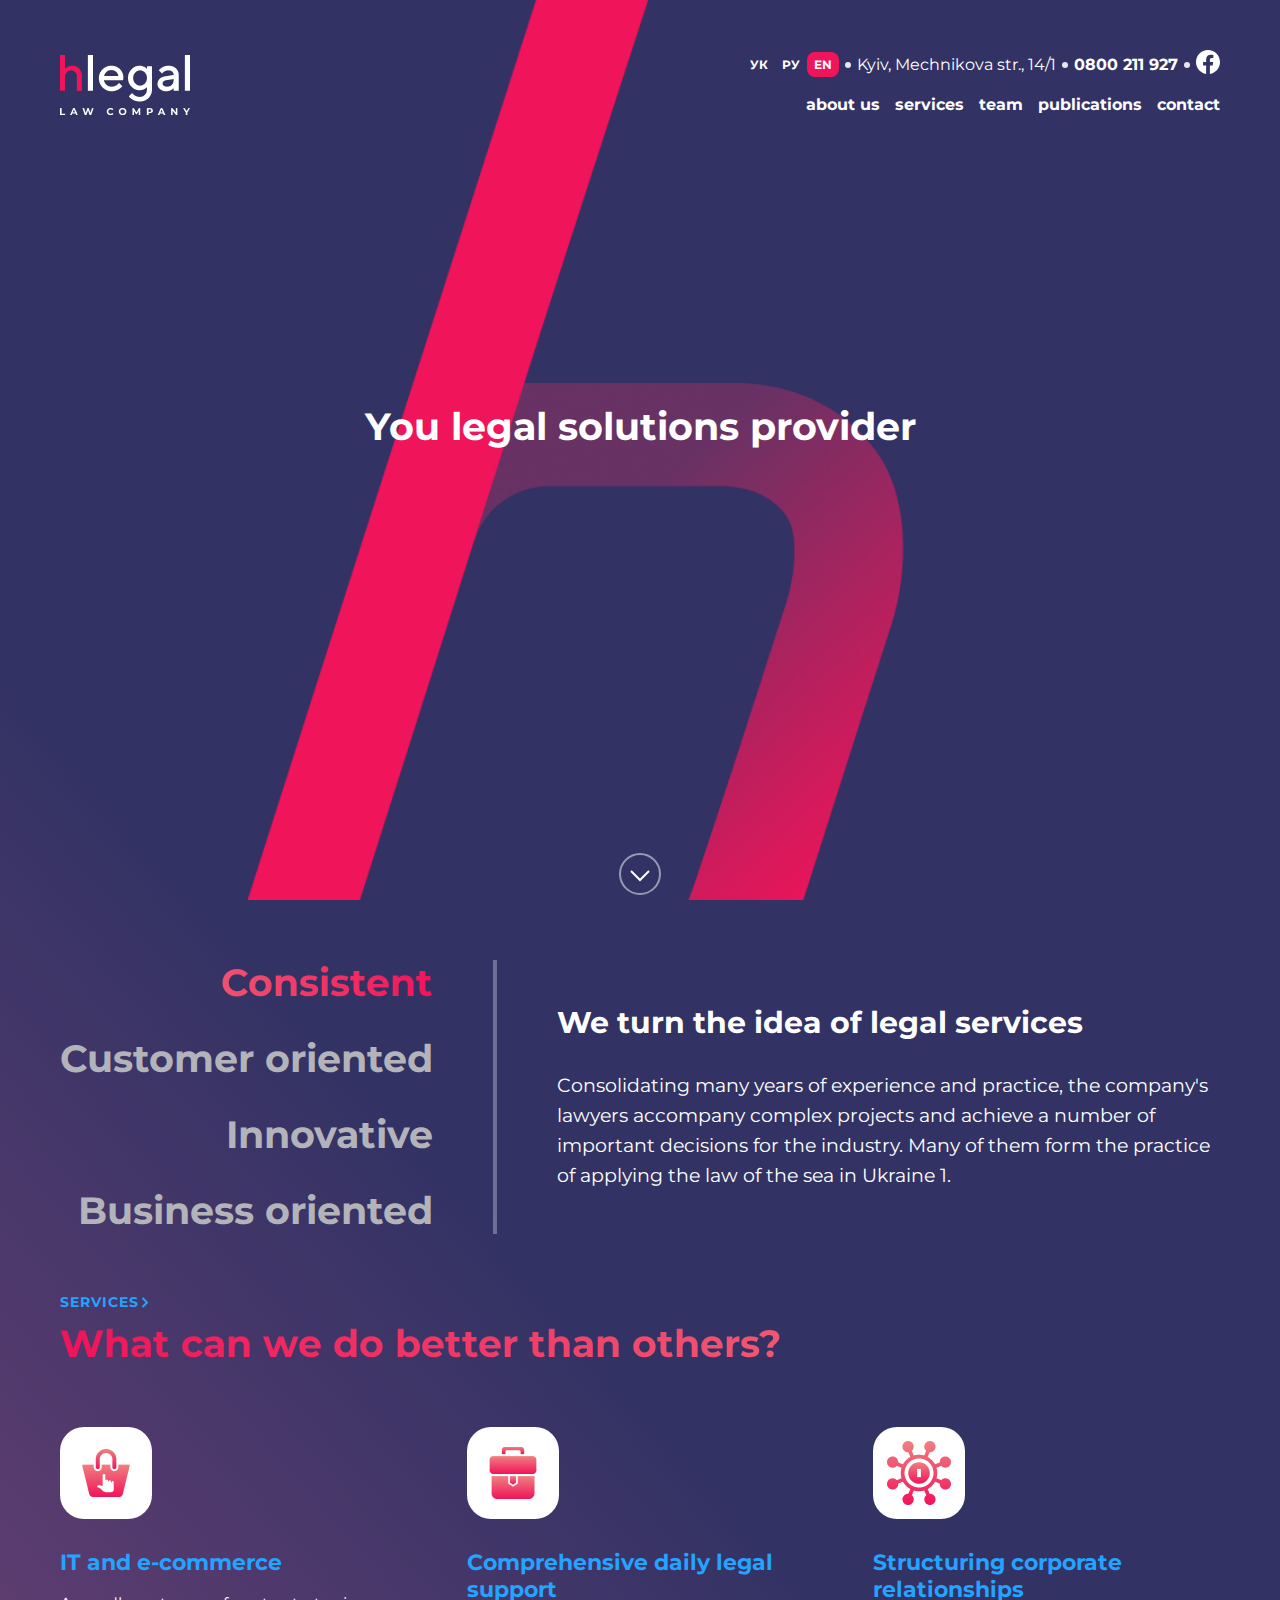
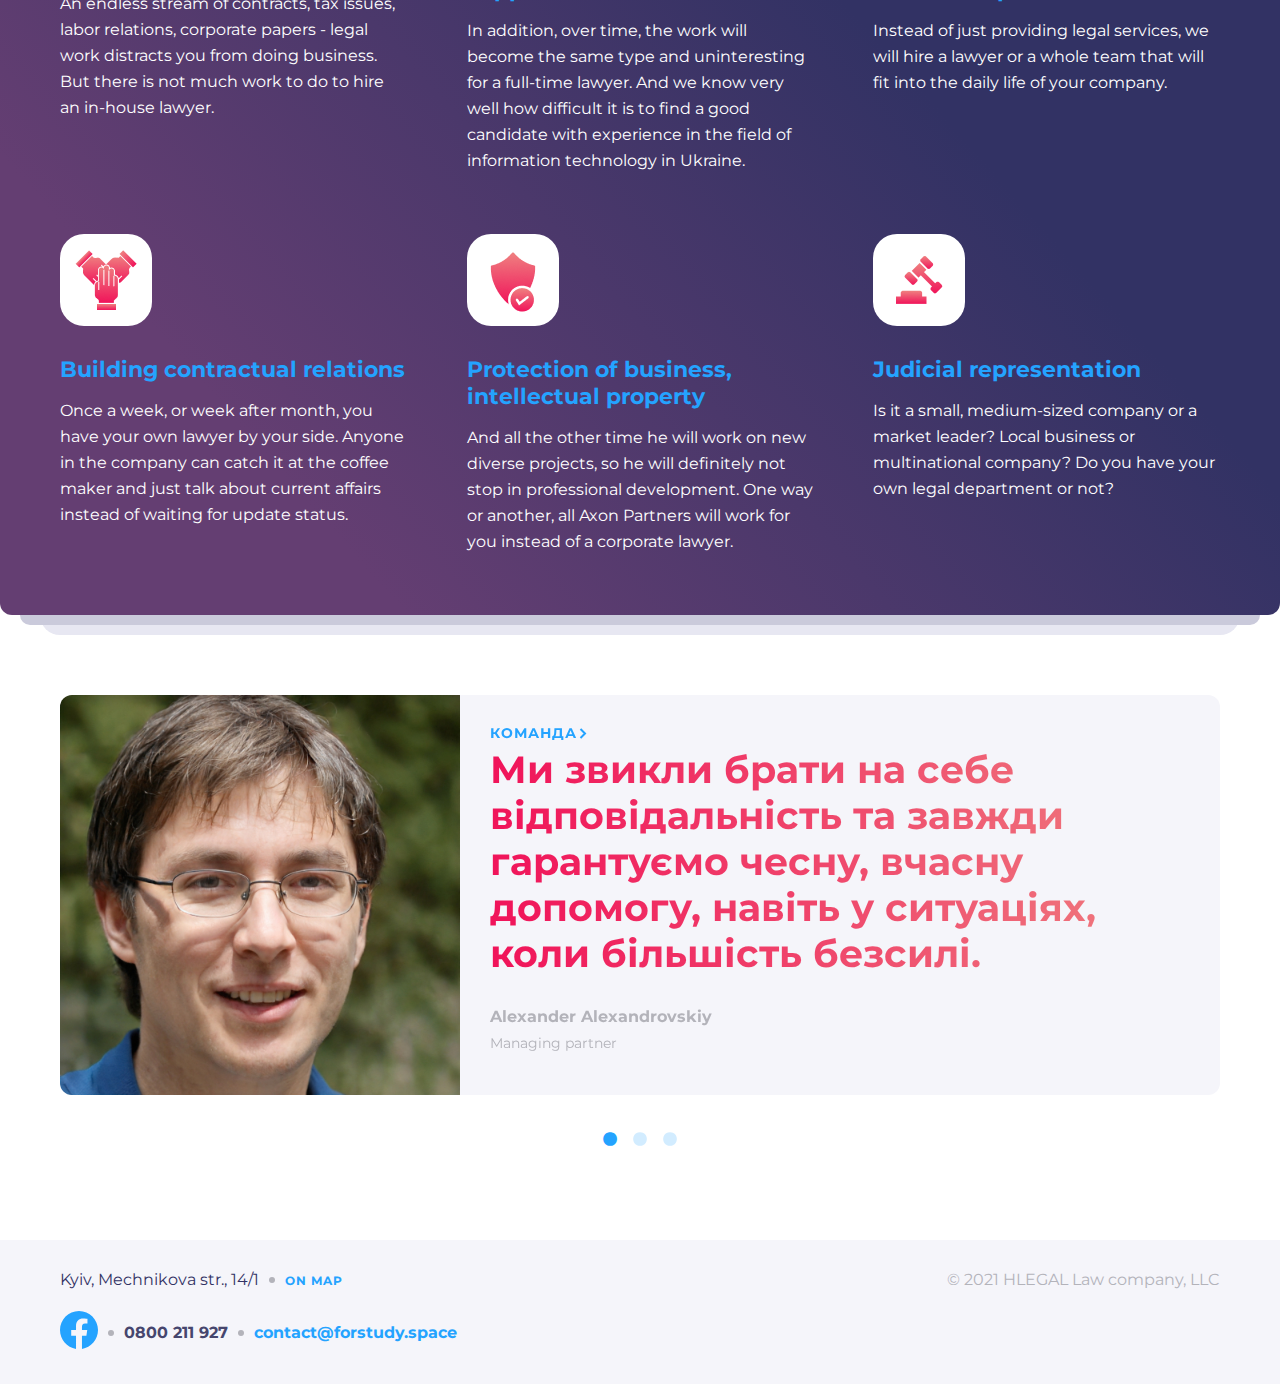
==== index.html @ 014cffb9 "start" ====
<!DOCTYPE html>
<html lang="en">

<head>
    <meta charset="UTF-8">
    <meta http-equiv="X-UA-Compatible" content="IE=edge">
    <meta name="viewport" content="width=device-width, initial-scale=1.0">
    <title>hLegal</title>
    <link rel="stylesheet" href="./assets/slick/slick.css">
    <link rel="stylesheet" href="./assets/slick/slick-theme.css">
    <link rel="stylesheet" href="./fonts/fonts.css">
    <link rel="stylesheet" href="./style/home_page.css">
    <link rel="stylesheet" href="./style/main_style.css">
    <link rel="stylesheet" href="./style/media.css">
    <script>
        function scrollToElem(elem) {
            event.preventDefault()
            const target = document.querySelector(elem.hash)
            window.scrollTo({
                top: target.offsetTop,
                behavior: "smooth"
            })
        }
    </script>
</head>

<body class="body invert">
    <div class="wrapper_gradient">
        <header class="main_header">
            <div class="container wide">
                <div class="header">
                    <div class="logo">
                        <img src="./img/Logo_white.png" alt="Logo" class="logo_img">
                        <!-- <img src="./img/Slash.png" alt="Slash" class="logo_slash">
                    <p class="logo_name"></p> -->
                    </div>
                    <div class="info">
                        <div class="info_header flex">
                            <ul class="lang flex">
                                <li class="lang_action bg_home">УК</li>
                                <li class="lang_action bg_home">РУ</li>
                                <li class="lang_action bg_home active_lang">EN</li>
                            </ul>
                            <p class="dot"></p>
                            <ul class="contact  flex">
                                <li class="contact_info b_contact white">Kyiv, Mechnikova str., 14/1</li>
                                <li class="contact_info white">
                                    <p class="dot"></p>
                                </li>
                                <li class="contact_info bg_home white"><a href="tel:0800211927">0800 211 927</a></li>
                                <li class="contact_info white">
                                    <p class="dot"></p>
                                </li>
                                <li class="contact_info b_contact">
                                    <a href="https://facebook.com" class="contact_page" target="_blank">
                                        <svg width="24" height="24" viewBox="0 0 24 24" fill="none"
                                            xmlns="http://www.w3.org/2000/svg">
                                            <path class="letter"
                                                d="M24 12.0733C24 5.40541 18.6274 0 12 0C5.37258 0 0 5.40541 0 12.0733C0 18.0995 4.38823 23.0943 10.125 24V15.5633H7.07813V12.0733H10.125V9.41343C10.125 6.38755 11.9165 4.71615 14.6576 4.71615C15.9705 4.71615 17.3438 4.95195 17.3438 4.95195V7.92313H15.8306C14.3399 7.92313 13.875 8.85379 13.875 9.80857V12.0733H17.2031L16.6711 15.5633H13.875V24C19.6118 23.0943 24 18.0995 24 12.0733Z"
                                                fill="white" />
                                        </svg>
                                    </a>
                                </li>

                            </ul>
                        </div>
                    </div>
                    <div class="navigation">
                        <input type="checkbox" class="check">
                        <p class="burger">
                            <span class="burger_line"></span>
                            <span class="burger_line"></span>
                            <span class="burger_line"></span>
                            <span class="burger_line"></span>
                        </p>
                        <nav class="nav_header">
                            <ul class="burger_list">
                                <li class="burger_info"><a href="#" class="nav_link white">about us</a></li>
                                <li class="burger_info"><a href="#" class="nav_link white">services</a></li>
                                <li class="burger_info"><a href="./pages/team_page.html" class="nav_link white">team</a>
                                </li>
                                <li class="burger_info"><a href="#" class="nav_link white">publications</a></li>
                                <li class="burger_info"><a href="./pages/contact_page.html"
                                        class="nav_link white">contact</a>
                                </li>
                            </ul>
                        </nav>
                    </div>
                </div>
            </div>
        </header>
        <section class="h_screen flex items_center flex_col flex_between">
            <span></span>
            <h2 class="h_screen_title">You legal solutions provider</h2>
            <a href="#tabs" class="scroll_down" onclick="scrollToElem(this)">
                <svg width="42" height="42" viewBox="0 0 42 42" fill="none" xmlns="http://www.w3.org/2000/svg">
                    <g clip-path="url(#clip0_22728_12366)">
                        <circle class="letter" opacity="0.5" cx="21" cy="21" r="20" stroke="white" stroke-width="2" />
                        <path class="letter" d="M12 18L21 27L30 18" stroke="white" stroke-width="2" />
                    </g>
                    <defs>
                        <clipPath id="clip0_22728_12366">
                            <rect class="letter" width="42" height="42" fill="white" />
                        </clipPath>
                    </defs>
                </svg></a>
        </section>
        <section id="tabs" class="tabs_screen">
            <div class="container wide">
                <div class="tabs_wrapp_btn flex align-items-start">
                    <div class="wrap_tabs">
                        <div class="nav nav-pills flex" id="v-pills-tab" role="tablist" aria-orientation="vertical">
                            <button class="nav-link active" id="v-pills-home-tab" data-bs-toggle="pill"
                                data-bs-target="#v-pills-home" type="button" role="tab" aria-controls="v-pills-home"
                                aria-selected="true">Consistent</button>
                            <button class="nav-link" id="v-pills-profile-tab" data-bs-toggle="pill"
                                data-bs-target="#v-pills-profile" type="button" role="tab"
                                aria-controls="v-pills-profile" aria-selected="false">Customer oriented</button>
                            <button class="nav-link" id="v-pills-messages-tab" data-bs-toggle="pill"
                                data-bs-target="#v-pills-messages" type="button" role="tab"
                                aria-controls="v-pills-messages" aria-selected="false">Innovative</button>
                            <button class="nav-link" id="v-pills-settings-tab" data-bs-toggle="pill"
                                data-bs-target="#v-pills-settings" type="button" role="tab"
                                aria-controls="v-pills-settings" aria-selected="false">Business oriented</button>
                        </div>
                    </div>
                    <div class="tab-content" id="v-pills-tabContent">
                        <h2 class="tab_title">We turn the idea of legal services</h2>
                        <div class="tab-pane fade show active" id="v-pills-home" role="tabpanel"
                            aria-labelledby="v-pills-home-tab">Consolidating many years of experience and practice, the
                            company's lawyers accompany complex projects and achieve a number of important decisions for
                            the industry. Many of them form the practice of applying the law of the sea in Ukraine 1.
                        </div>
                        <div class="tab-pane fade" id="v-pills-profile" role="tabpanel"
                            aria-labelledby="v-pills-profile-tab">Consolidating many years of experience and practice,
                            the company's lawyers accompany complex projects and achieve a number of important decisions
                            for the industry. Many of them form the practice of applying the law of the sea in Ukraine
                            2.</div>
                        <div class="tab-pane fade" id="v-pills-messages" role="tabpanel"
                            aria-labelledby="v-pills-messages-tab">Consolidating many years of experience and practice,
                            the company's lawyers accompany complex projects and achieve a number of important decisions
                            for the industry. Many of them form the practice of applying the law of the sea in Ukraine
                            3.</div>
                        <div class="tab-pane fade" id="v-pills-settings" role="tabpanel"
                            aria-labelledby="v-pills-settings-tab">Consolidating many years of experience and practice,
                            the company's lawyers accompany complex projects and achieve a number of important decisions
                            for the industry. Many of them form the practice of applying the law of the sea in Ukraine
                            4.</div>
                    </div>
                </div>
            </div>
        </section>
        <section class="card_screen">
            <div class="container wide">
                <a href="#" class="service_link flex items_center" target="_blank">
                    <p class="service_link_title">Services</p><svg width="12" height="13" viewBox="0 0 12 13"
                        fill="none" xmlns="http://www.w3.org/2000/svg">
                        <path class="letter" d="M3.5 2L8 6.5L3.5 11" stroke="#24A3FF" stroke-width="2" />
                    </svg>
                </a>
                <h2 class="service_card_title hero mt10">What can we do better than others?</h2>
                <div class="wrapper_service grid">
                    <div class="wrap_service">
                        <div class="wrap_service_img flex items_center justify_content">
                            <img src="./img/service_icon/Ecommerce.png" alt="ecommerce" class="service_img">
                        </div>
                        <div class="service_description">
                            <h4 class="service_title">IT and e-commerce</h4>
                            <p class="service_card_desc">An endless stream of contracts, tax issues, labor relations,
                                corporate papers - legal work distracts you from doing business. But there is not much
                                work to do to hire an in-house lawyer.</p>
                        </div>
                    </div>
                    <div class="wrap_service">
                        <div class="wrap_service_img flex items_center justify_content">
                            <img src="./img/service_icon/Support.png" alt="support" class="service_img">
                        </div>
                        <div class="service_description">
                            <h4 class="service_title">Comprehensive daily
                                legal support</h4>
                            <p class="service_card_desc">In addition, over time, the work will become the same type and
                                uninteresting for a full-time lawyer. And we know very well how difficult it is to find
                                a good candidate with experience in the field of information technology in Ukraine.</p>
                        </div>
                    </div>
                    <div class="wrap_service">
                        <div class="wrap_service_img flex items_center justify_content">
                            <img src="./img/service_icon/Coprorate.png" alt="corporate" class="service_img">
                        </div>
                        <div class="service_description">
                            <h4 class="service_title">Structuring corporate relationships</h4>
                            <p class="service_card_desc">Instead of just providing legal services, we will hire a lawyer
                                or a whole team that will fit into the daily life of your company.</p>
                        </div>
                    </div>
                    <div class="wrap_service">
                        <div class="wrap_service_img flex items_center justify_content">
                            <img src="./img/service_icon/Trust.png" alt="Trust" class="service_img">
                        </div>
                        <div class="service_description">
                            <h4 class="service_title">Building contractual relations</h4>
                            <p class="service_card_desc">Once a week, or week after month, you have your own lawyer by
                                your side. Anyone in the company can catch it at the coffee maker and just talk about
                                current affairs instead of waiting for update status.</p>
                        </div>
                    </div>
                    <div class="wrap_service">
                        <div class="wrap_service_img flex items_center justify_content">
                            <img src="./img/service_icon/Protection.png" alt="Protection" class="service_img">
                        </div>
                        <div class="service_description">
                            <h4 class="service_title">Protection of business, intellectual property</h4>
                            <p class="service_card_desc">And all the other time he will work on new diverse projects, so
                                he will definitely not stop in professional development. One way or another, all Axon
                                Partners will work for you instead of a corporate lawyer.</p>
                        </div>
                    </div>
                    <div class="wrap_service">
                        <div class="wrap_service_img flex items_center justify_content">
                            <img src="./img/service_icon/Court.png" alt="Court" class="service_img">
                        </div>
                        <div class="service_description">
                            <h4 class="service_title">Judicial representation</h4>
                            <p class="service_card_desc">Is it a small, medium-sized company or a market leader? Local
                                business or multinational company? Do you have your own legal department or not?</p>
                        </div>
                    </div>
                </div>
            </div>
        </section>
    </div>
    <main>
        <section class="slider_screen">
            <div class="container wide">
                <div id="slider" class="slider_wrapper">
                    <div class="slider_item">
                        <img src="./img/team_user/Team-1.jpg" alt="oleksandr" class="slider_img">
                        <div class="slider_decription">
                            <a href="./pages/team_page.html" class="service_link flex items_center" target="_blank">
                                <p class="service_link_title">команда</p><svg width="12" height="13" viewBox="0 0 12 13"
                                    fill="none" xmlns="http://www.w3.org/2000/svg">
                                    <path class="letter" d="M3.5 2L8 6.5L3.5 11" stroke="#24A3FF" stroke-width="2" />
                                </svg>
                            </a>
                            <h2 class="service_card_title hero mt5 mb30">Ми звикли брати на себе відповідальність та
                                завжди
                                гарантуємо чесну, вчасну допомогу, навіть у ситуаціях, коли більшість безсилі.</h2>
                            <h4 class="slider_name">Alexander Alexandrovskiy</h4>
                            <p class="slider_position mt5">Managing partner</p>
                        </div>
                    </div>
                    <div class="slider_item">
                        <img src="./img/team_user/Team-2.jpg" alt="evgeniy" class="slider_img">
                        <div class="slider_decription">
                            <a href="./pages/team_page.html" class="service_link flex items_center" target="_blank">
                                <p class="service_link_title">команда</p><svg width="12" height="13" viewBox="0 0 12 13"
                                    fill="none" xmlns="http://www.w3.org/2000/svg">
                                    <path class="letter" d="M3.5 2L8 6.5L3.5 11" stroke="#24A3FF" stroke-width="2" />
                                </svg>
                            </a>
                            <h2 class="service_card_title hero mt5 mb30">Ми звикли брати на себе відповідальність та
                                завжди
                                гарантуємо чесну, вчасну допомогу, навіть у ситуаціях, коли більшість безсилі.</h2>
                            <h4 class="slider_name">Evgeny Patrikov</h4>
                            <p class="slider_position mt5">Equity partner, Attorney-at-law</p>
                        </div>
                    </div>
                    <div class="slider_item">
                        <img src="./img/team_user/Team-3.jpg" alt="Vladislav" class="slider_img">
                        <div class="slider_decription">
                            <a href="./pages/team_page.html" class="service_link flex items_center" target="_blank">
                                <p class="service_link_title">команда</p><svg width="12" height="13" viewBox="0 0 12 13"
                                    fill="none" xmlns="http://www.w3.org/2000/svg">
                                    <path class="letter" d="M3.5 2L8 6.5L3.5 11" stroke="#24A3FF" stroke-width="2" />
                                </svg>
                            </a>
                            <h2 class="service_card_title hero mt5 mb30">Ми звикли брати на себе відповідальність та
                                завжди
                                гарантуємо чесну, вчасну допомогу, навіть у ситуаціях, коли більшість безсилі.</h2>
                            <h4 class="slider_name">Vladislav Melnik</h4>
                            <p class="slider_position mt5">Associate</p>
                        </div>
                    </div>
                </div>
            </div>
        </section>
    </main>
    <footer class="main_footer bg_gray">
        <div class="container wide">
            <div class="footer flex">
                <div class="f_contact_main flex">
                    <ul class="f_adress_main flex">
                        <li class="adress_link">Kyiv, Mechnikova str., 14/1</li>
                        <li class="adress_link">
                            <p class="dot"></p>
                        </li>
                        <li class="adress_link"><a
                                href="https://www.google.com.ua/maps/place/Pyam'yatnyk+Zhertvam+Teroryzmu,+%D0%9F%D0%BE%D0%B1%D0%BB%D0%B8%D0%B7%D1%83+%D1%81%D1%82%D0%B0%D0%BD%D1%86%D1%96%D1%97+%D0%BC%D0%B5%D1%82%D1%80%D0%BE+%D0%9A%D0%BB%D0%BE%D0%B2%D1%81%D1%8C%D0%BA%D0%B0,+%D0%B2%D1%83%D0%BB%D0%B8%D1%86%D1%8F+%D0%9C%D0%B5%D1%87%D0%BD%D0%B8%D0%BA%D0%BE%D0%B2%D0%B0,+14%2F1,+%D0%9A%D0%B8%D1%97%D0%B2,+01023/@50.4368601,30.529918,17z/data=!3m1!4b1!4m5!3m4!1s0x40d4cf00d4d55dad:0x40f274cb5d991e55!8m2!3d50.4368601!4d30.5321067?hl=ru"
                                class="map" target="_blank">ON MAP</a></li>
                    </ul>
                </div>
                <div class="f_contact_two flex">
                    <ul class="footer_link flex">
                        <li class="f_link"><a href="https://facebook.com" class="contact_page" target="_blank">
                                <svg width="38" height="38" viewBox="0 0 38 38" fill="none"
                                    xmlns="http://www.w3.org/2000/svg">
                                    <path class="letter"
                                        d="M38 19.1161C38 8.55857 29.4934 0 19 0C8.50658 0 0 8.55857 0 19.1161C0 28.6575 6.94803 36.5659 16.0312 38V24.6419H11.207V19.1161H16.0312V14.9046C16.0312 10.1136 18.8678 7.46723 23.2078 7.46723C25.2866 7.46723 27.4609 7.84059 27.4609 7.84059V12.545H25.0651C22.7048 12.545 21.9688 14.0185 21.9688 15.5302V19.1161H27.2383L26.3959 24.6419H21.9688V38C31.052 36.5659 38 28.6575 38 19.1161Z"
                                        fill="#24A3FF" />
                                </svg>
                            </a></li>
                        <li class="f_link">
                            <p class="dot"></p>
                        </li>
                        <li class="f_link f_style"><a href="tel:0800211927">0800 211 927</a></li>
                        <li class="f_link">
                            <p class="dot"></p>
                        </li>
                        <li class="f_link">
                            <a href="mailto:contact@forstudy.space" class="email_page">
                                contact@forstudy.space
                            </a>
                        </li>
                    </ul>
                </div>
                <div class="copy">
                    <p class="copyright">© 2021 HLEGAL Law company, LLC</p>
                </div>
            </div>
        </div>
    </footer>
    <script src="https://cdn.jsdelivr.net/npm/bootstrap@5.0.2/dist/js/bootstrap.bundle.min.js"
        integrity="sha384-MrcW6ZMFYlzcLA8Nl+NtUVF0sA7MsXsP1UyJoMp4YLEuNSfAP+JcXn/tWtIaxVXM"
        crossorigin="anonymous"></script>
    <script src="./js/jquery-3.6.3.min.js"></script>
    <script src="./assets/slick/slick.min.js"></script>
    <script src="./js/script.js"></script>
</body>

</html>
---- fonts/fonts.css ----
@font-face {
  font-family: "Montserrat";
  src: url("./Montserrat/Montserrat-Regular.woff2") format("woff2"),
    url("./Montserrat/Montserrat-Regular.woff") format("woff");
  font-weight: 400;
}

@font-face {
  font-family: "Montserrat";
  src: url("./Montserrat/Montserrat-Bold.woff2") format("woff2"),
    url("./Montserrat/Montserrat-Bold.woff") format("woff");
  font-weight: 700;
}
---- style/home_page.css ----
@import url(./header.css);
@import url(./footer.css);

body.invert .main_header {
  position: absolute;
  top: 0;
  width: 100%;
}

.wrapper_gradient {
  background: linear-gradient(
    228.57deg,
    #323264 11.93%,
    #323264 57.17%,
    #643e72 87.46%
  );
  border-radius: 0px 0px 12px 12px;
  position: relative;
}

.wrapper_gradient::before {
  content: "";
  display: block;
  position: absolute;
  top: calc(100% - 10px);
  left: 20px;
  height: 20px;
  width: calc(100% - 40px);
  border-radius: 20px;
  background: var(--block-color);
  z-index: -1;
}

.wrapper_gradient::after {
  content: "";
  display: block;
  position: absolute;
  top: calc(100% - 20px);
  left: 40px;
  height: 40px;
  width: calc(100% - 80px);
  border-radius: 20px;
  background: var(--block-color2);
  z-index: -2;
}
.h_screen {
  aspect-ratio: 375/600;
  background: url(../img/Symbol.png) no-repeat center/cover;
}

.h_screen_title {
  width: 315px;
  text-align: center;
  font-weight: 700;
  font-size: 38px;
  line-height: 46px;
  color: var(--white-color);
}

.info_header {
  background-color: rgba(245, 245, 250, 0.2);
}

.burger .burger_line {
  background-color: var(--white-color);
}

.scroll_down:hover circle.letter,
.scroll_down:hover path.letter {
  stroke: var(--accent-color);
}

.tabs_wrapp_btn {
  margin-top: var(--container-space);
  margin-bottom: var(--container-space);
  flex-direction: column;
}

.wrap_tabs::-webkit-scrollbar {
  display: none;
}

.wrap_tabs {
  -ms-overflow-style: none; /* IE and Edge */
  scrollbar-width: none;
  overflow-x: auto;
  padding-bottom: var(--container-space);
  border-bottom: 4px solid rgba(255, 255, 255, 0.3);
}

.nav-pills {
  margin-right: var(--container-space);
}

.nav-link {
  background: none;
  font-weight: 700;
  font-size: 30px;
  line-height: 37px;
  color: var(--text-color);
  white-space: nowrap;
  margin-right: 30px;
}

.nav-link.active {
  background: linear-gradient(90.13deg, #ef8080 0.84%, #f0145a 99.96%);
  -webkit-background-clip: text;
  -webkit-text-fill-color: transparent;
  background-clip: text;
}

.tab_title {
  font-weight: 700;
  font-size: 20px;
  line-height: 24px;
  color: var(--white-color);
  margin-bottom: 30px;
}

.tab-content {
  padding-top: var(--container-space);
}

.tab-pane {
  display: none;
  font-weight: 400;
  font-size: 19px;
  line-height: 30px;
  color: var(--white-color);
}

.tab-pane.active {
  display: block;
}

/***********************************service_page************************/

.service_link {
  font-weight: 700;
  font-size: 14px;
  line-height: 17px;
  letter-spacing: 1px;
  text-transform: uppercase;
  color: var(--link-color);
}

.service_link:hover path.letter {
  stroke: var(--accent-color);
}

.service_card_title {
  font-weight: 700;
  font-size: 30px;
  line-height: 37px;
  background: linear-gradient(90.13deg, #f0145a 0.84%, #ef8080 99.96%);
  -webkit-background-clip: text;
  -webkit-text-fill-color: transparent;
  background-clip: text;
}

.wrapper_service {
  margin-top: var(--container-space);
  margin-bottom: var(--container-space);
}

.wrap_service_img {
  width: 92px;
  height: 92px;
  background: var(--white-color);
  border-radius: 24px;
}

.service_title {
  margin-top: 30px;
  margin-bottom: 15px;
  font-weight: 700;
  font-size: 22px;
  line-height: 27px;
  color: var(--link-color);
}

.service_card_desc {
  line-height: 26px;
  color: var(--white-color);
}

.wrapper_service {
  grid-template-columns: repeat(1, 1fr);
  gap: var(--container-space);
}

/******************************slider************************/

.slider_wrapper {
  margin-top: 80px;
}

.slider_item {
  background-color: var(--bg-color);
  border-radius: 12px;
}

.slider_decription {
  padding: 30px;
}

.slider_img {
  object-fit: cover;
  border-radius: 12px 12px 0px 0px;
  width: 100%;
  height: 500px;
}

.slider_name {
  font-weight: 700;
  color: var(--text-color);
}

.slider_position {
  font-weight: 400;
  font-size: 14px;
  line-height: 22px;
  color: var(--text-color);
}

.slick-dots {
  position: relative;
  padding-top: 30px;
  bottom: initial;
}

.slick-dots li button:before {
  font-size: 16px;
  opacity: 0.2;
  color: var(--link-color);
}

.slick-dots li.slick-active button:before {
  opacity: 1;
  color: var(--link-color);
}
---- style/main_style.css ----
:root {
  --main-color: #323264;
  --alt-color: #46466e;
  --accent-color: #f0145a;
  --burger-color: #ec6f5d;
  --hero-color: linear-gradient(90.13deg, #f0145a 0.84%, #ef8080 99.96%);
  --regular-color: #24a3ff;
  --hover-color: #0085ff;
  --link-color: #24a3ff;
  --active-color: #006ccf;
  --bg-color: #f5f5fa;
  --bgAlt-color: #ededf7;
  --text-color: #b3b3ba;
  --separation-color: #e6e6f0;
  --block-color: #cacadb;
  --block-color2: #e7e7f2;
  --container-width: 1360px;
  --container-wide-width: 1600px;
  --container-space: 30px;
  --white-color: #ffffff;
}

* {
  margin: 0;
  padding: 0;
  box-sizing: border-box;
  background-clip: border-box;
}

a {
  color: inherit;
  text-decoration: none;
}

img {
  max-width: 100%;
}

ul {
  list-style: none;
}

html,
body {
  height: 100%;
}

body {
  display: flex;
  flex-direction: column;
}

html {
  font-family: "Montserrat", sans-serif;
  font-size: 16px;
  font-weight: 400;
  line-height: 1.25;
  color: var(--main-color);
}

main {
  flex: 1 0 auto;
}

footer {
  flex: 0 0 auto;
}

button,
input,
textarea,
select {
  font: inherit;
  border: none;
  outline: none;
}

.container {
  width: 100%;
  max-width: calc(var(--container-width) + var(--container-space) * 2);
  padding-left: var(--container-space);
  padding-right: var(--container-space);
  margin-left: auto;
  margin-right: auto;
  position: relative;
}

.container.wide {
  max-width: calc(var(--container-wide-width) + var(--container-space) * 2);
}

.contact_page:hover svg path.letter {
  fill: var(--accent-color);
}

.mt10 {
  margin-top: 10px;
}

.mt5 {
  margin-top: 5px;
}

.mb30 {
  margin-bottom: 30px;
}

.pb15 {
  padding: 15px 0 15px 15px;
}
.bg_gray {
  background-color: var(--bg-color);
}

.grid {
  display: grid;
}

.flex {
  display: flex;
}

.flex_between {
  justify-content: space-between;
}

.items_center {
  align-items: center;
}

.flex_col {
  flex-direction: column;
}

.flex_end {
  align-items: flex-end;
}

.flex_row {
  flex-direction: row;
}
.flex_basis {
  flex-basis: 0;
}

.justify_content {
  justify-content: center;
}

.flex_wrap {
  flex-wrap: wrap;
}

.logo {
  grid-area: logo;
}

.info {
  grid-area: info;
}

.navigation {
  grid-area: navigation;
}
---- style/media.css ----
@media (min-width: 767px) {
  :root {
    --container-space: 60px;
  }

  .logo {
    margin-top: 30px;
    margin-bottom: 30px;
    padding-top: 0;
    padding-bottom: 0;
  }

  .h_screen {
    min-height: 100vh;
    aspect-ratio: initial;
  }

  .h_screen_title {
    width: 100%;
  }
  .logo_img,
  .logo_slash {
    width: inherit;
  }
  .dot {
    display: block;
  }

  .f_adress_main .dot,
  .footer_link .dot {
    background-color: var(--text-color);
  }

  .info_header {
    background-color: transparent;
    padding-top: 0px;
    padding-bottom: 0px;
    justify-content: flex-start;
    padding-left: 0;
    padding-right: 0;
    margin-left: 0;
    margin-right: 0;
    align-items: center;
    gap: 6px;
  }
  .contact {
    align-items: center;
    gap: 6px;
  }

  .contact_info.b_contact {
    font-weight: 400;
  }

  .b_contact {
    display: block;
  }

  .logo_slash,
  .logo_name {
    display: inline-block;
    vertical-align: top;
  }

  .logo_name {
    font-size: 36px;
    line-height: 44px;
    color: var(--main-color);
  }

  .check,
  .burger {
    display: none;
  }

  .header {
    display: grid;
    grid-template-areas: "info" "logo" "navigation";
    padding-top: 50px;
    align-items: flex-end;
  }

  .nav_header {
    display: block;
    position: initial;
    background-color: inherit;
    padding: 0;
  }

  .nav_header .burger_list {
    background-color: transparent;
    padding: 0;
    padding-top: 0;
    transform: none;
    border-radius: 0;
    flex-direction: row;
  }

  .burger_info {
    background-color: inherit;
    border-radius: 0;
    padding-top: 0;
    padding-bottom: 0;
  }
  .nav_link {
    font-weight: 700;
    font-size: 16px;
    line-height: 20px;
  }

  .white {
    color: var(--white-color);
  }

  .nav_link + .nav_link {
    margin-left: 15px;
  }

  .nav-link {
    font-size: 38px;
    line-height: 46px;
  }

  .nav_link:hover {
    border-bottom: 2px solid var(--regular-color);
    background-color: #fff;
  }

  .burger_info:hover {
    background-color: transparent;
  }

  .nav_link.white:hover {
    border-bottom: 2px solid var(--white-color);
    background-color: transparent;
  }

  .burger_info .nav_link:active {
    border-bottom: 2px solid var(--accent-color);
  }

  .nav_link.active_link {
    border-bottom: 2px solid var(--accent-color);
  }

  .wrapper,
  .wrapper_service {
    grid-template-columns: repeat(2, 1fr);
  }

  .hero {
    font-size: 38px;
    line-height: 46px;
  }

  .tab_title {
    font-size: 30px;
    line-height: 37px;
  }

  .team_img {
    height: 400px;
  }
  .name:hover {
    color: var(--accent-color);
  }

  .row:hover svg path.letter {
    stroke: var(--accent-color);
  }

  .row:hover {
    transform: none;
  }

  .footer {
    display: grid;
    grid-template-areas: "f_contact_main" "f_contact_two";
    justify-content: center;
    padding-top: calc(var(--container-space) / 2);
    padding-bottom: calc(var(--container-space) / 2);
  }

  .f_adress_main,
  .footer_link {
    flex-direction: row;
    justify-self: flex-start;
  }

  .copyright {
    margin: 0 auto;
  }
}

@media (min-width: 1024px) {
  .logo {
    margin-top: 0;
    margin-bottom: 0;
  }

  .h_screen {
    background-size: contain;
  }

  .header {
    grid-template-areas: "logo info" "logo navigation";
  }

  .info_header {
    align-items: center;
    margin-bottom: 16px;
  }

  .info,
  .navigation {
    justify-self: end;
  }

  .tabs_wrapp_btn {
    flex-direction: row;
  }

  .wrap_tabs {
    overflow-x: initial;
    padding-bottom: initial;
    border-right: 4px solid rgba(255, 255, 255, 0.3);
    border-bottom: initial;
  }

  .nav-link {
    text-align: end;
    font-size: 38px;
    line-height: 46px;
    margin-right: initial;
  }

  .nav-link + .nav-link {
    margin-top: 30px;
  }

  .nav-pills {
    flex-direction: column;
  }

  .tab-content {
    padding-left: var(--container-space);
    padding-top: initial;
    display: flex;
    flex-direction: column;
    justify-content: center;
  }
  .service_link:hover {
    color: var(--accent-color);
  }
  .wrapper,
  .wrapper_service {
    grid-template-columns: repeat(3, 1fr);
  }
  .slider_img {
    border-radius: 12px 0px 0px 12px;
    width: 400px;
    height: initial;
  }

  .slider_item.slick-slide {
    display: flex;
  }

  .wrapper_main {
    display: grid;
    grid-template-columns: repeat(2, 1fr);
    gap: var(--container-space);
  }

  .nav-link:hover {
    color: var(--accent-color);
  }
  .footer {
    grid-template-areas: "f_contact_main copy" "f_contact_two f_contact_two";
    justify-content: space-between;
  }
  .f_contact_two {
    margin-bottom: 0;
  }
  .copy {
    grid-area: copy;
  }
}

@media (min-width: 1440px) {
  .slider_img {
    height: 344px;
  }
}

@media (min-width: 1920px) {
  .slider_img {
    height: 298px;
  }
}
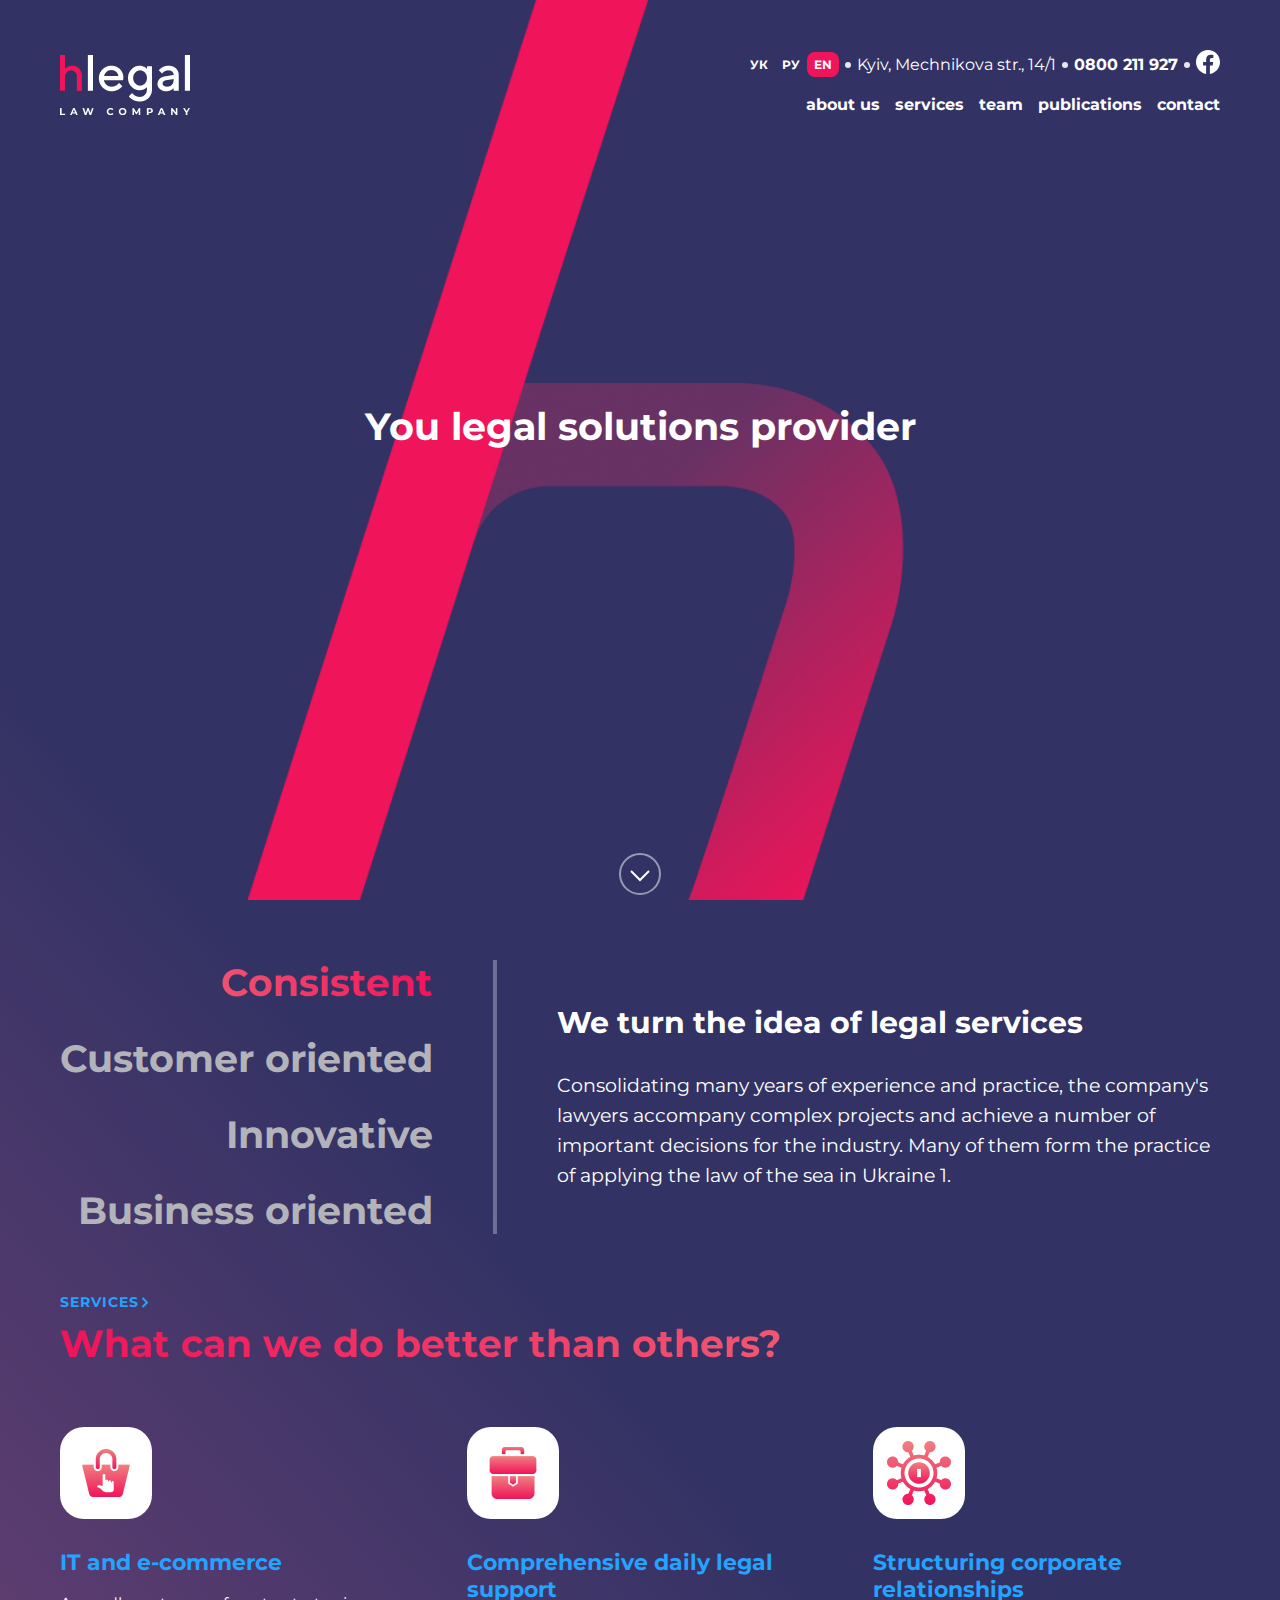
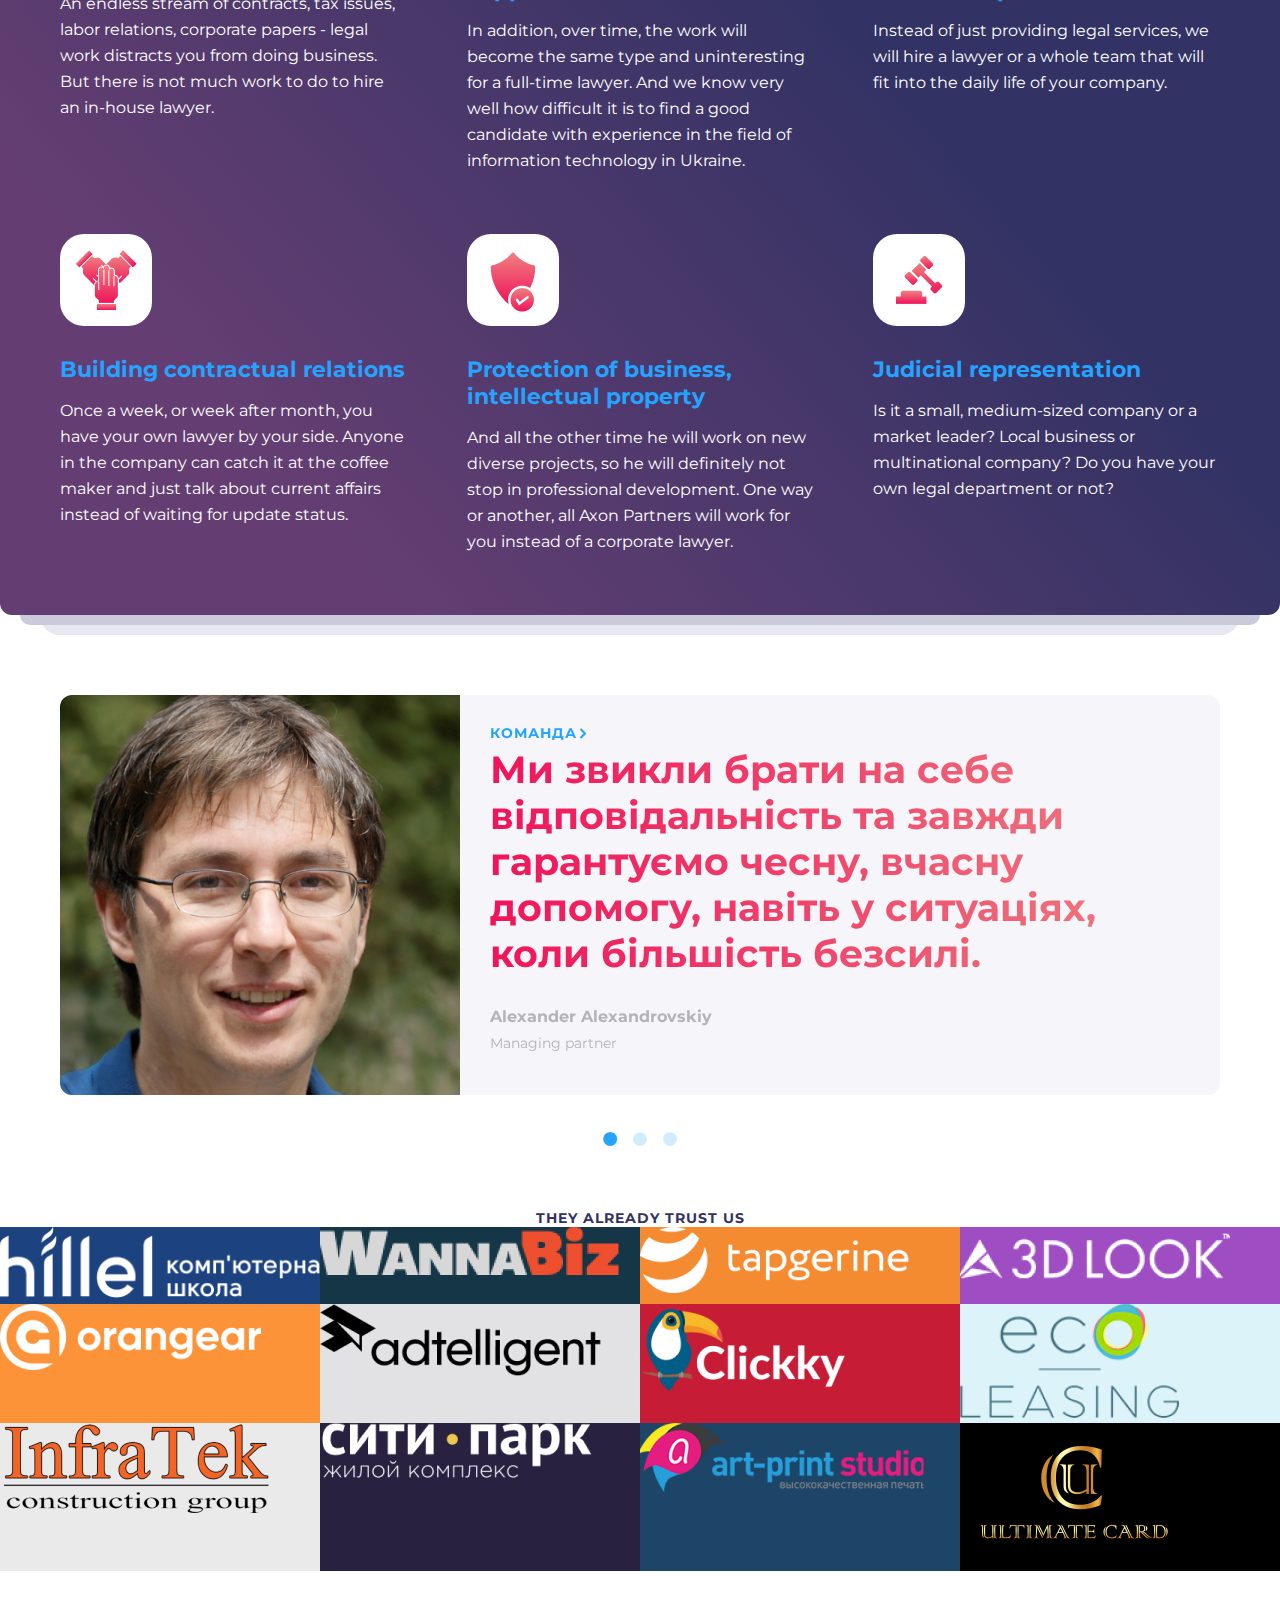
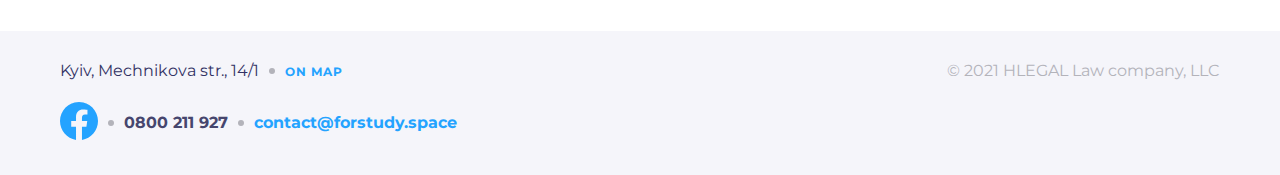
==== commit 8184299c: "start" ====
--- a/index.html
+++ b/index.html
@@ -284,6 +284,47 @@
                 </div>
             </div>
         </section>
+        <section class="brand_screen">
+            <h2 class="brand_screen_title">They already trust us</h2>
+            <div class="brand_wrapper grid">
+                <div class="client_wrap_hillel">
+                    <img src="./img/Clients/hillel.png" alt="hillel" class="client_img">
+                </div>
+                <div class="client_wrap_wannabiz">
+                    <img src="./img/Clients/wannabiz.png" alt="wannabiz" class="client_img">
+                </div>
+                <div class="client_wrap_tapgerine">
+                    <img src="./img/Clients/tapgerine.png" alt="tapgerine" class="client_img">
+                </div>
+                <div class="client_wrap_3dlook">
+                    <img src="./img/Clients/3dlook.png" alt="3dlook" class="client_img">
+                </div>
+                <div class="client_wrap_orangear">
+                    <img src="./img/Clients/orangear.png" alt="orangear" class="client_img">
+                </div>
+                <div class="client_wrap_adtelligent">
+                    <img src="./img/Clients/adtelligent.png" alt="adtelligent" class="client_img">
+                </div>
+                <div class="client_wrap_clickky">
+                    <img src="./img/Clients/clickky.png" alt="clickky" class="client_img">
+                </div>
+                <div class="client_wrap_eco">
+                    <img src="./img/Clients/eco-leasing.png" alt="eco-leasing" class="client_img">
+                </div>
+                <div class="client_wrap_ingratek">
+                    <img src="./img/Clients/ingratek.png" alt="ingratek" class="client_img">
+                </div>
+                <div class="client_wrap_city-par">
+                    <img src="./img/Clients/city-par.png" alt="city-par" class="client_img">
+                </div>
+                <div class="client_wrap_artprint">
+                    <img src="./img/Clients/artprint.png" alt="artprint" class="client_img">
+                </div>
+                <div class="client_wrap_ultimatecard">
+                    <img src="./img/Clients/ultimatecard.png" alt="ultimatecard" class="client_img">
+                </div>
+            </div>
+        </section>
     </main>
     <footer class="main_footer bg_gray">
         <div class="container wide">
--- a/style/home_page.css
+++ b/style/home_page.css
@@ -239,3 +239,73 @@
   opacity: 1;
   color: var(--link-color);
 }
+
+.slick-dotted.slick-slider {
+  margin-bottom: 60px;
+}
+/*************************brand-screen**********************/
+
+.brand_screen_title {
+  text-align: center;
+  font-weight: 700;
+  font-size: 14px;
+  line-height: 17px;
+  letter-spacing: 1px;
+  text-transform: uppercase;
+}
+
+.brand_wrapper {
+  grid-template-columns: repeat(1, 1fr);
+}
+
+.client_img {
+  object-fit: cover;
+}
+
+.client_wrap_hillel {
+  background: #1c4280;
+}
+
+.client_wrap_wannabiz {
+  background: #143646;
+}
+
+.client_wrap_tapgerine {
+  background: linear-gradient(0deg, #f48b30, #f48b30), #f48b30;
+}
+
+.client_wrap_3dlook {
+  background: #9e4dc3;
+}
+
+.client_wrap_orangear {
+  background: #fd9339;
+}
+
+.client_wrap_adtelligent {
+  background: #e2e2e4;
+}
+
+.client_wrap_clickky {
+  background: #c71c36;
+}
+
+.client_wrap_eco {
+  background: #dcf3f9;
+}
+
+.client_wrap_ingratek {
+  background: #eaeaea;
+}
+
+.client_wrap_city-par {
+  background: #282240;
+}
+
+.client_wrap_artprint {
+  background: #1d4568;
+}
+
+.client_wrap_ultimatecard {
+  background: #000000;
+}
--- a/style/media.css
+++ b/style/media.css
@@ -148,6 +148,10 @@
     grid-template-columns: repeat(2, 1fr);
   }
 
+  .brand_wrapper {
+    grid-template-columns: repeat(3, 4fr);
+  }
+
   .hero {
     font-size: 38px;
     line-height: 46px;
@@ -256,6 +260,7 @@
   .wrapper_service {
     grid-template-columns: repeat(3, 1fr);
   }
+
   .slider_img {
     border-radius: 12px 0px 0px 12px;
     width: 400px;
@@ -266,6 +271,10 @@
     display: flex;
   }
 
+  .brand_wrapper {
+    grid-template-columns: repeat(4, 3fr);
+  }
+
   .wrapper_main {
     display: grid;
     grid-template-columns: repeat(2, 1fr);
@@ -297,4 +306,10 @@
   .slider_img {
     height: 298px;
   }
+
+  .brand_wrapper {
+    border-radius: 12px;
+    padding-left: 100px;
+    padding-right: 100px;
+  }
 }
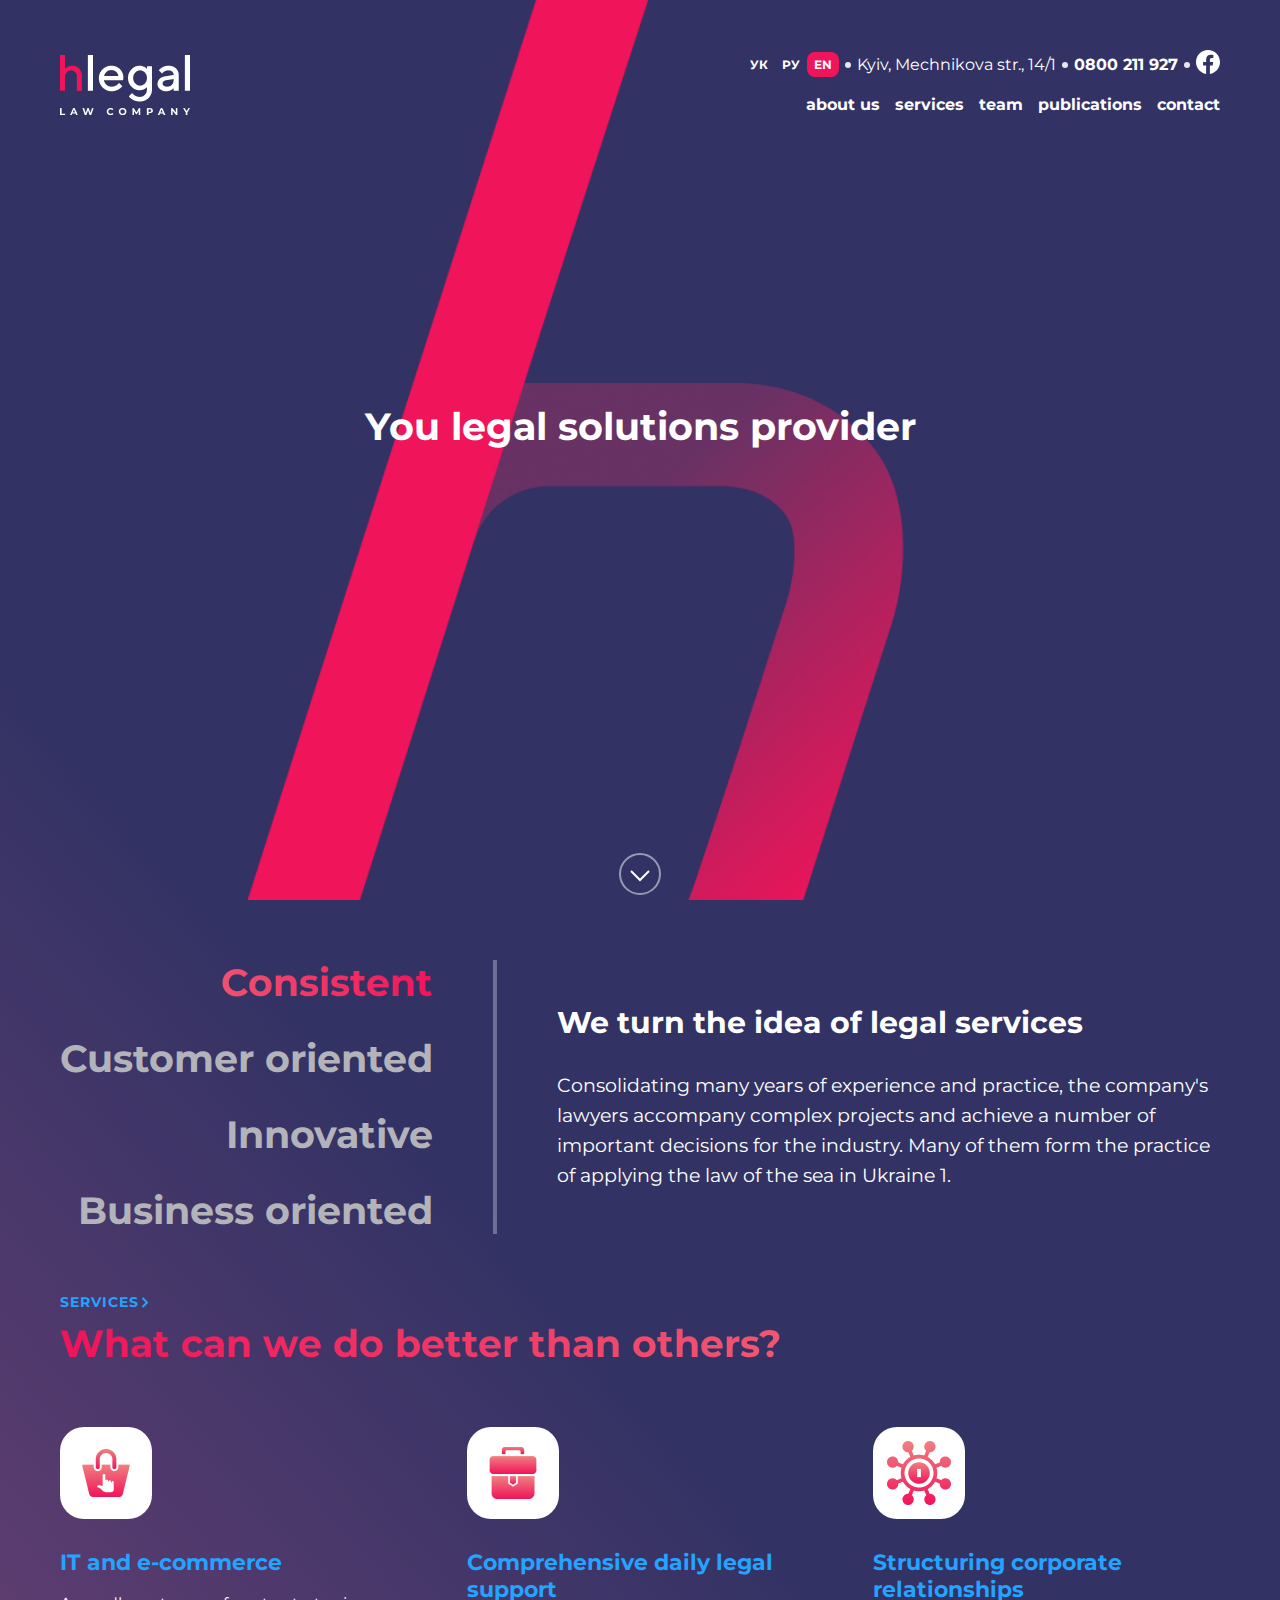
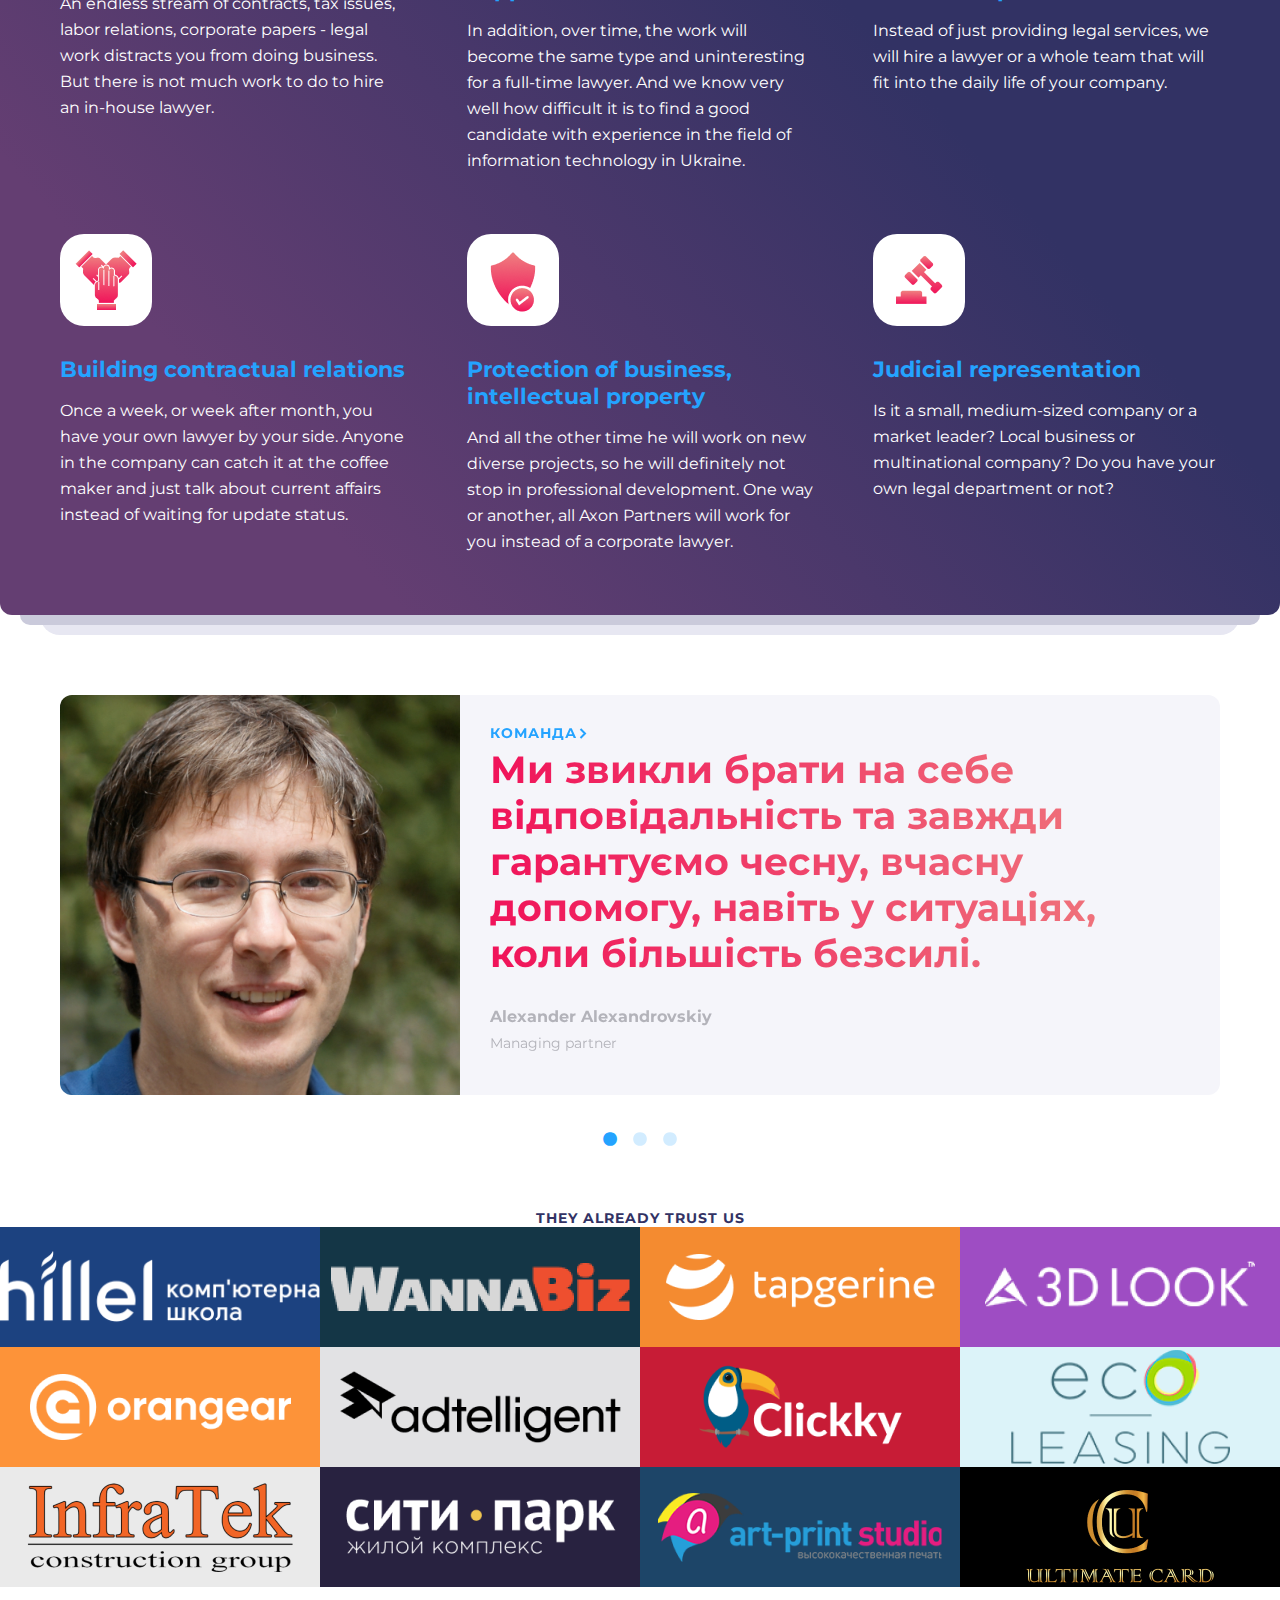
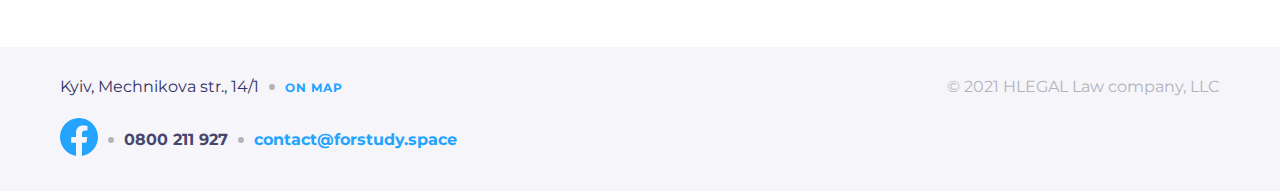
==== commit 67baab48: "start" ====
--- a/index.html
+++ b/index.html
@@ -287,40 +287,40 @@
         <section class="brand_screen">
             <h2 class="brand_screen_title">They already trust us</h2>
             <div class="brand_wrapper grid">
-                <div class="client_wrap_hillel">
+                <div class="client_wrap hillel flex flex_wrap justify_content">
                     <img src="./img/Clients/hillel.png" alt="hillel" class="client_img">
                 </div>
-                <div class="client_wrap_wannabiz">
+                <div class="client_wrap wannabiz flex flex_wrap justify_content">
                     <img src="./img/Clients/wannabiz.png" alt="wannabiz" class="client_img">
                 </div>
-                <div class="client_wrap_tapgerine">
+                <div class="client_wrap tapgerine flex flex_wrap justify_content">
                     <img src="./img/Clients/tapgerine.png" alt="tapgerine" class="client_img">
                 </div>
-                <div class="client_wrap_3dlook">
+                <div class="client_wrap look flex flex_wrap justify_content">
                     <img src="./img/Clients/3dlook.png" alt="3dlook" class="client_img">
                 </div>
-                <div class="client_wrap_orangear">
+                <div class="client_wrap orangear flex flex_wrap justify_content">
                     <img src="./img/Clients/orangear.png" alt="orangear" class="client_img">
                 </div>
-                <div class="client_wrap_adtelligent">
+                <div class="client_wrap adtelligent flex flex_wrap justify_content">
                     <img src="./img/Clients/adtelligent.png" alt="adtelligent" class="client_img">
                 </div>
-                <div class="client_wrap_clickky">
+                <div class="client_wrap clickky flex flex_wrap justify_content">
                     <img src="./img/Clients/clickky.png" alt="clickky" class="client_img">
                 </div>
-                <div class="client_wrap_eco">
+                <div class="client_wrap eco flex flex_wrap justify_content">
                     <img src="./img/Clients/eco-leasing.png" alt="eco-leasing" class="client_img">
                 </div>
-                <div class="client_wrap_ingratek">
+                <div class="client_wrap ingratek flex flex_wrap justify_content">
                     <img src="./img/Clients/ingratek.png" alt="ingratek" class="client_img">
                 </div>
-                <div class="client_wrap_city-par">
+                <div class="client_wrap city-par flex flex_wrap justify_content">
                     <img src="./img/Clients/city-par.png" alt="city-par" class="client_img">
                 </div>
-                <div class="client_wrap_artprint">
+                <div class="client_wrap artprint flex flex_wrap justify_content">
                     <img src="./img/Clients/artprint.png" alt="artprint" class="client_img">
                 </div>
-                <div class="client_wrap_ultimatecard">
+                <div class="client_wrap ultimatecard flex flex_wrap justify_content">
                     <img src="./img/Clients/ultimatecard.png" alt="ultimatecard" class="client_img">
                 </div>
             </div>
--- a/style/home_page.css
+++ b/style/home_page.css
@@ -256,56 +256,62 @@
 
 .brand_wrapper {
   grid-template-columns: repeat(1, 1fr);
+  height: 720px;
+  overflow-y: auto;
 }
 
 .client_img {
-  object-fit: cover;
-}
-
-.client_wrap_hillel {
+  object-fit: contain;
+}
+
+.client_wrap {
+  height: 120px;
+}
+
+.hillel {
   background: #1c4280;
 }
 
-.client_wrap_wannabiz {
+.wannabiz {
   background: #143646;
 }
 
-.client_wrap_tapgerine {
+.tapgerine {
   background: linear-gradient(0deg, #f48b30, #f48b30), #f48b30;
 }
 
-.client_wrap_3dlook {
+.look {
   background: #9e4dc3;
 }
 
-.client_wrap_orangear {
+.orangear {
   background: #fd9339;
 }
 
-.client_wrap_adtelligent {
+.adtelligent {
   background: #e2e2e4;
 }
 
-.client_wrap_clickky {
+.clickky {
   background: #c71c36;
 }
 
-.client_wrap_eco {
+.eco {
   background: #dcf3f9;
 }
 
-.client_wrap_ingratek {
+.ingratek {
   background: #eaeaea;
 }
 
-.client_wrap_city-par {
+.city-par {
   background: #282240;
 }
 
-.client_wrap_artprint {
+.artprint {
   background: #1d4568;
 }
 
-.client_wrap_ultimatecard {
+.ultimatecard {
   background: #000000;
 }
--- a/style/media.css
+++ b/style/media.css
@@ -273,6 +273,7 @@
 
   .brand_wrapper {
     grid-template-columns: repeat(4, 3fr);
+    height: initial;
   }
 
   .wrapper_main {
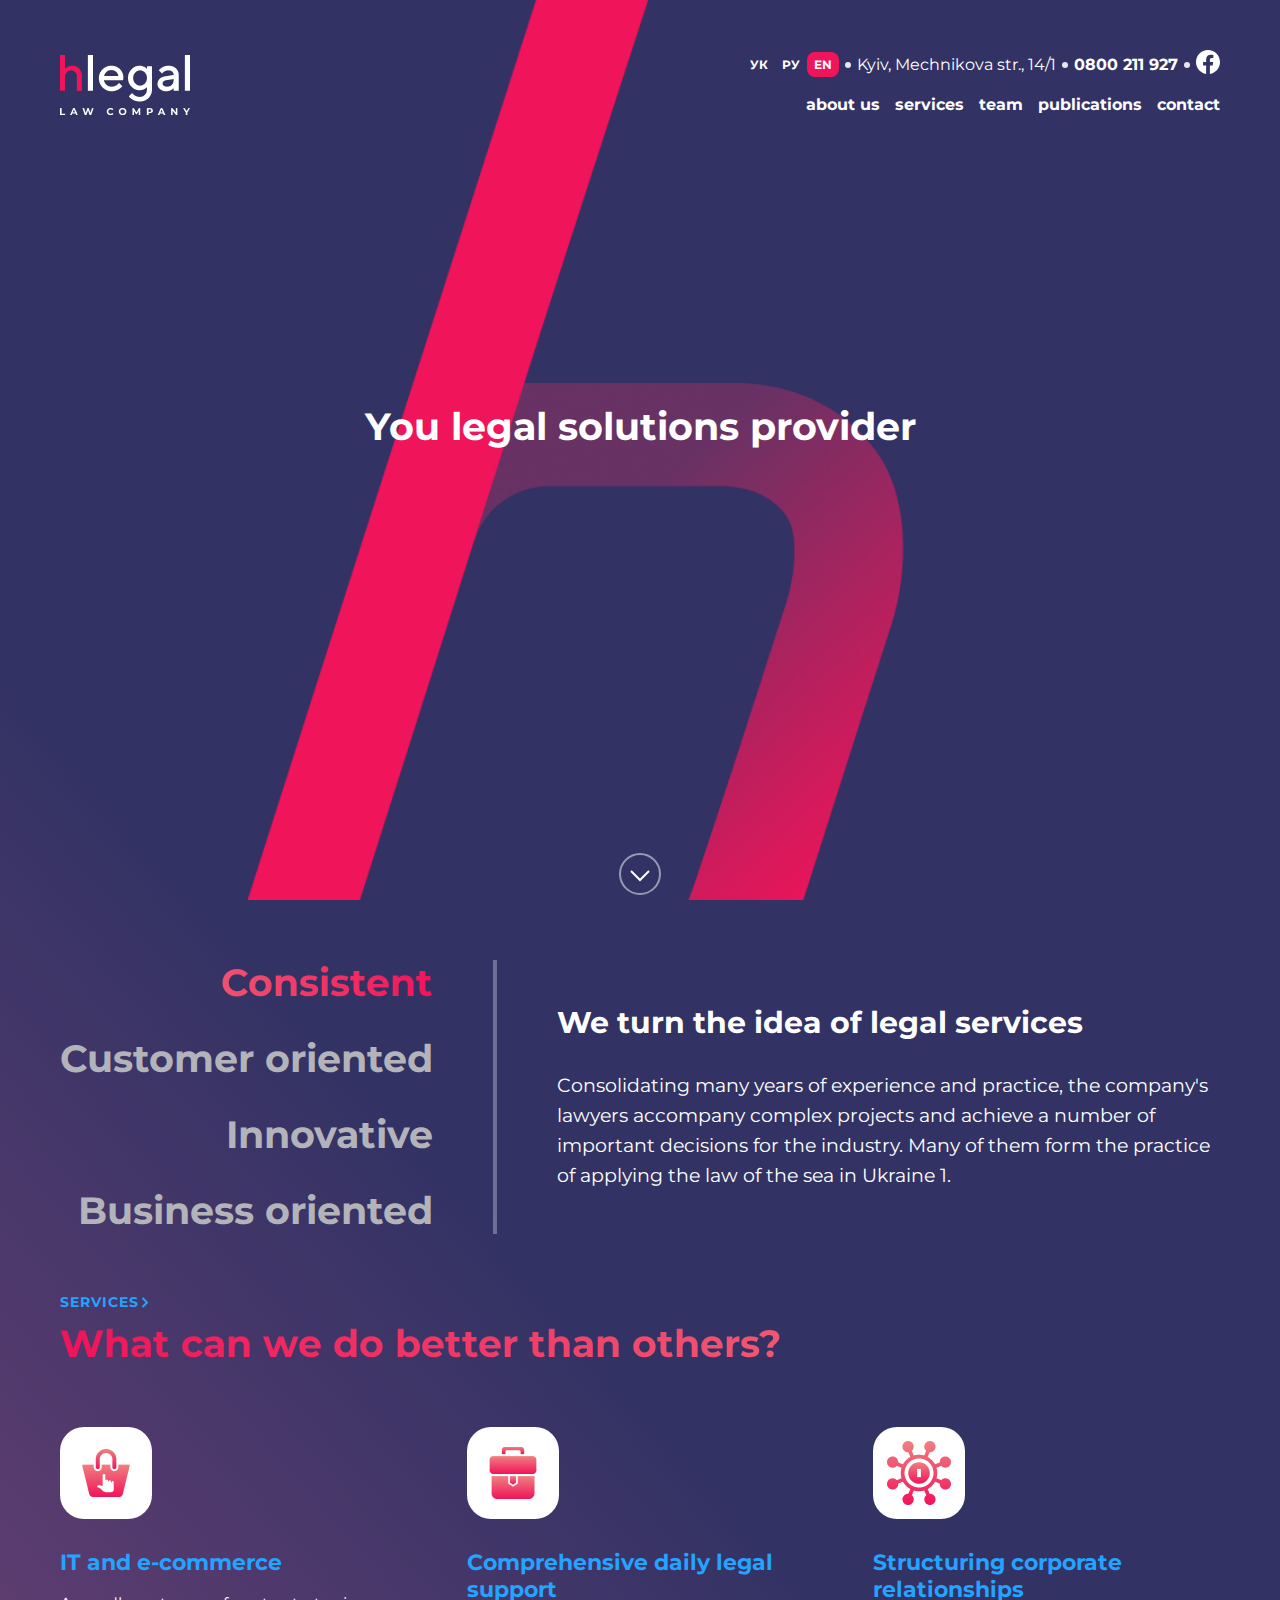
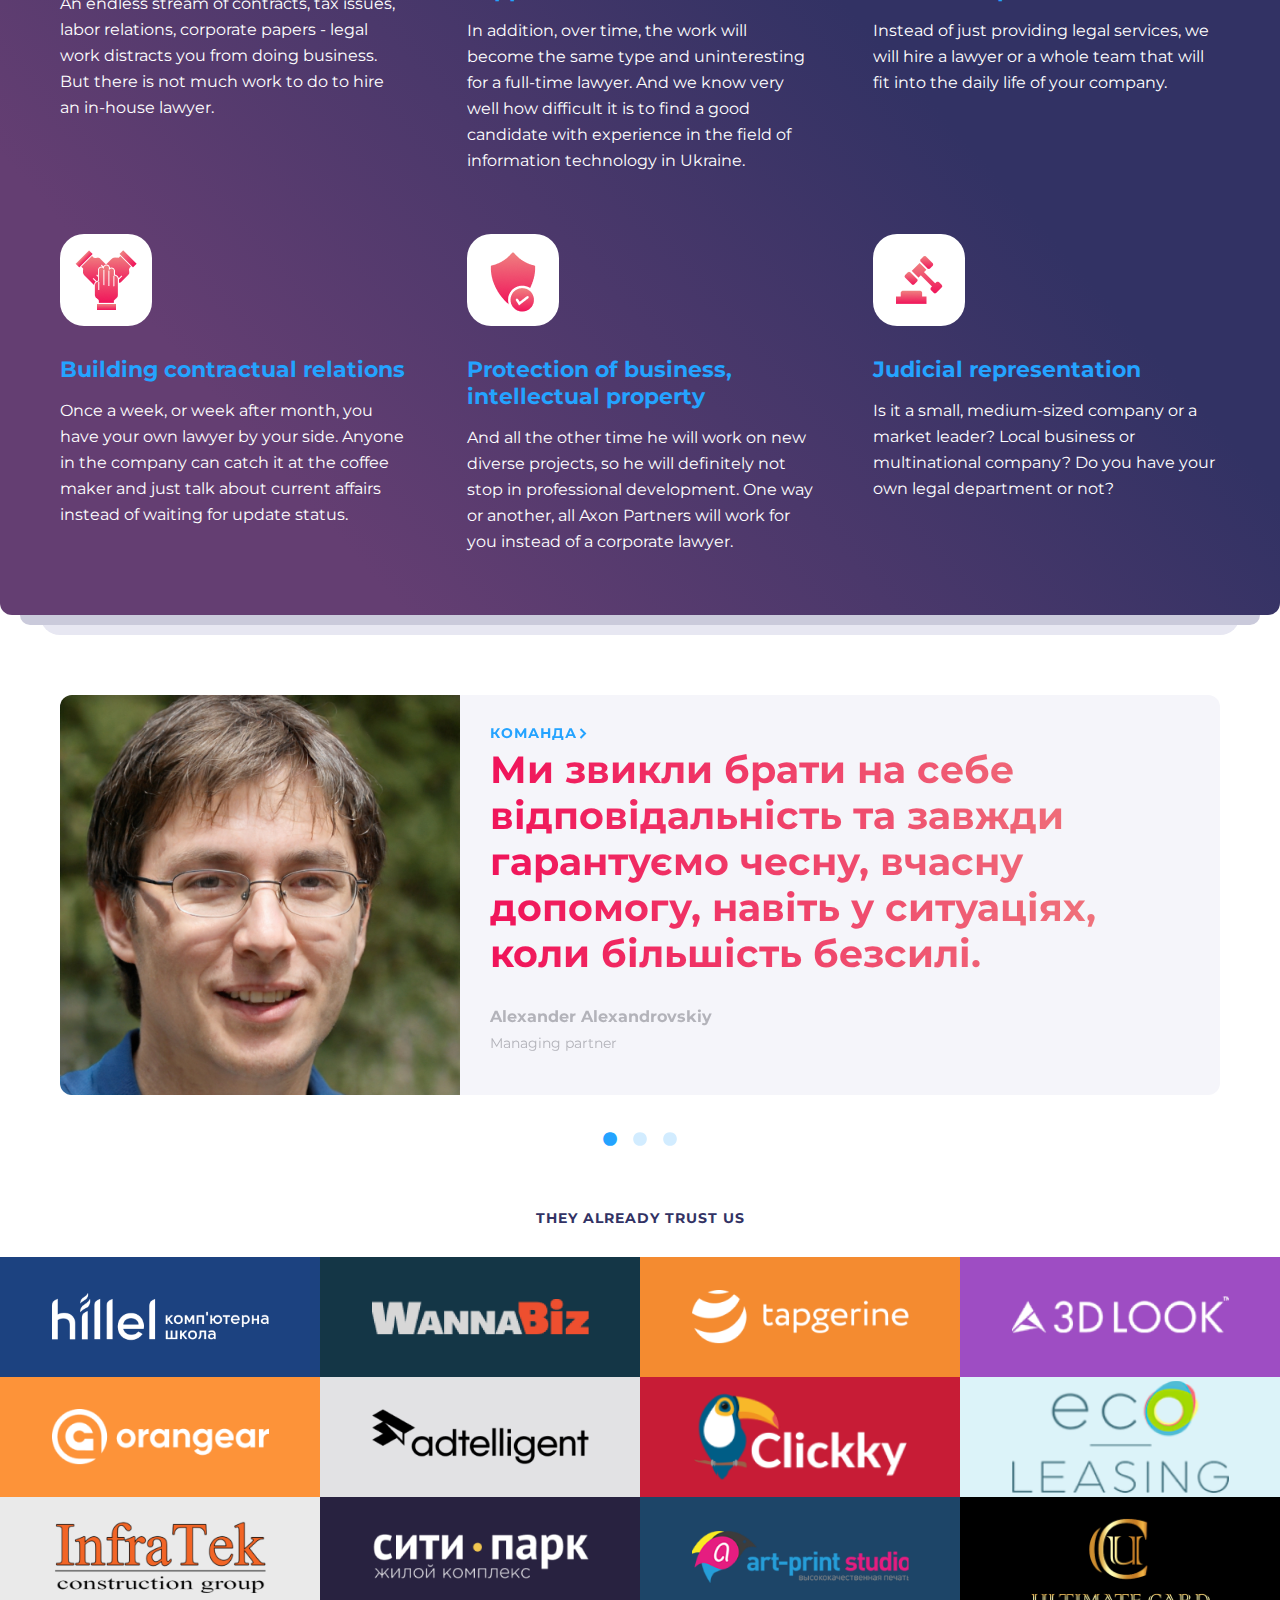
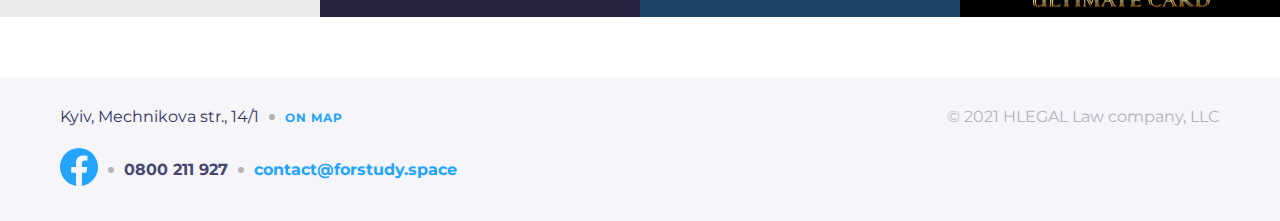
==== commit f8ebdaa6: "start" ====
--- a/index.html
+++ b/index.html
@@ -285,7 +285,7 @@
             </div>
         </section>
         <section class="brand_screen">
-            <h2 class="brand_screen_title">They already trust us</h2>
+            <h2 class="brand_screen_title mb30">They already trust us</h2>
             <div class="brand_wrapper grid">
                 <div class="client_wrap hillel flex flex_wrap justify_content">
                     <img src="./img/Clients/hillel.png" alt="hillel" class="client_img">
--- a/style/home_page.css
+++ b/style/home_page.css
@@ -257,11 +257,12 @@
 .brand_wrapper {
   grid-template-columns: repeat(1, 1fr);
   height: 720px;
-  overflow-y: auto;
+  overflow-y: scroll;
 }
 
 .client_img {
   object-fit: contain;
+  width: 217px;
 }
 
 .client_wrap {
--- a/style/media.css
+++ b/style/media.css
@@ -150,6 +150,8 @@
 
   .brand_wrapper {
     grid-template-columns: repeat(3, 4fr);
+    height: initial;
+    overflow-y: initial;
   }
 
   .hero {
@@ -273,7 +275,6 @@
 
   .brand_wrapper {
     grid-template-columns: repeat(4, 3fr);
-    height: initial;
   }
 
   .wrapper_main {
@@ -309,8 +310,23 @@
   }
 
   .brand_wrapper {
-    border-radius: 12px;
     padding-left: 100px;
     padding-right: 100px;
   }
+
+  .hillel {
+    border-radius: 12px 0px 0px 0px;
+  }
+
+  .look {
+    border-radius: 0px 12px 0px 0px;
+  }
+
+  .ingratek {
+    border-radius: 0px 0px 0px 12px;
+  }
+
+  .ultimatecard {
+    border-radius: 0px 0px 12px 0px;
+  }
 }
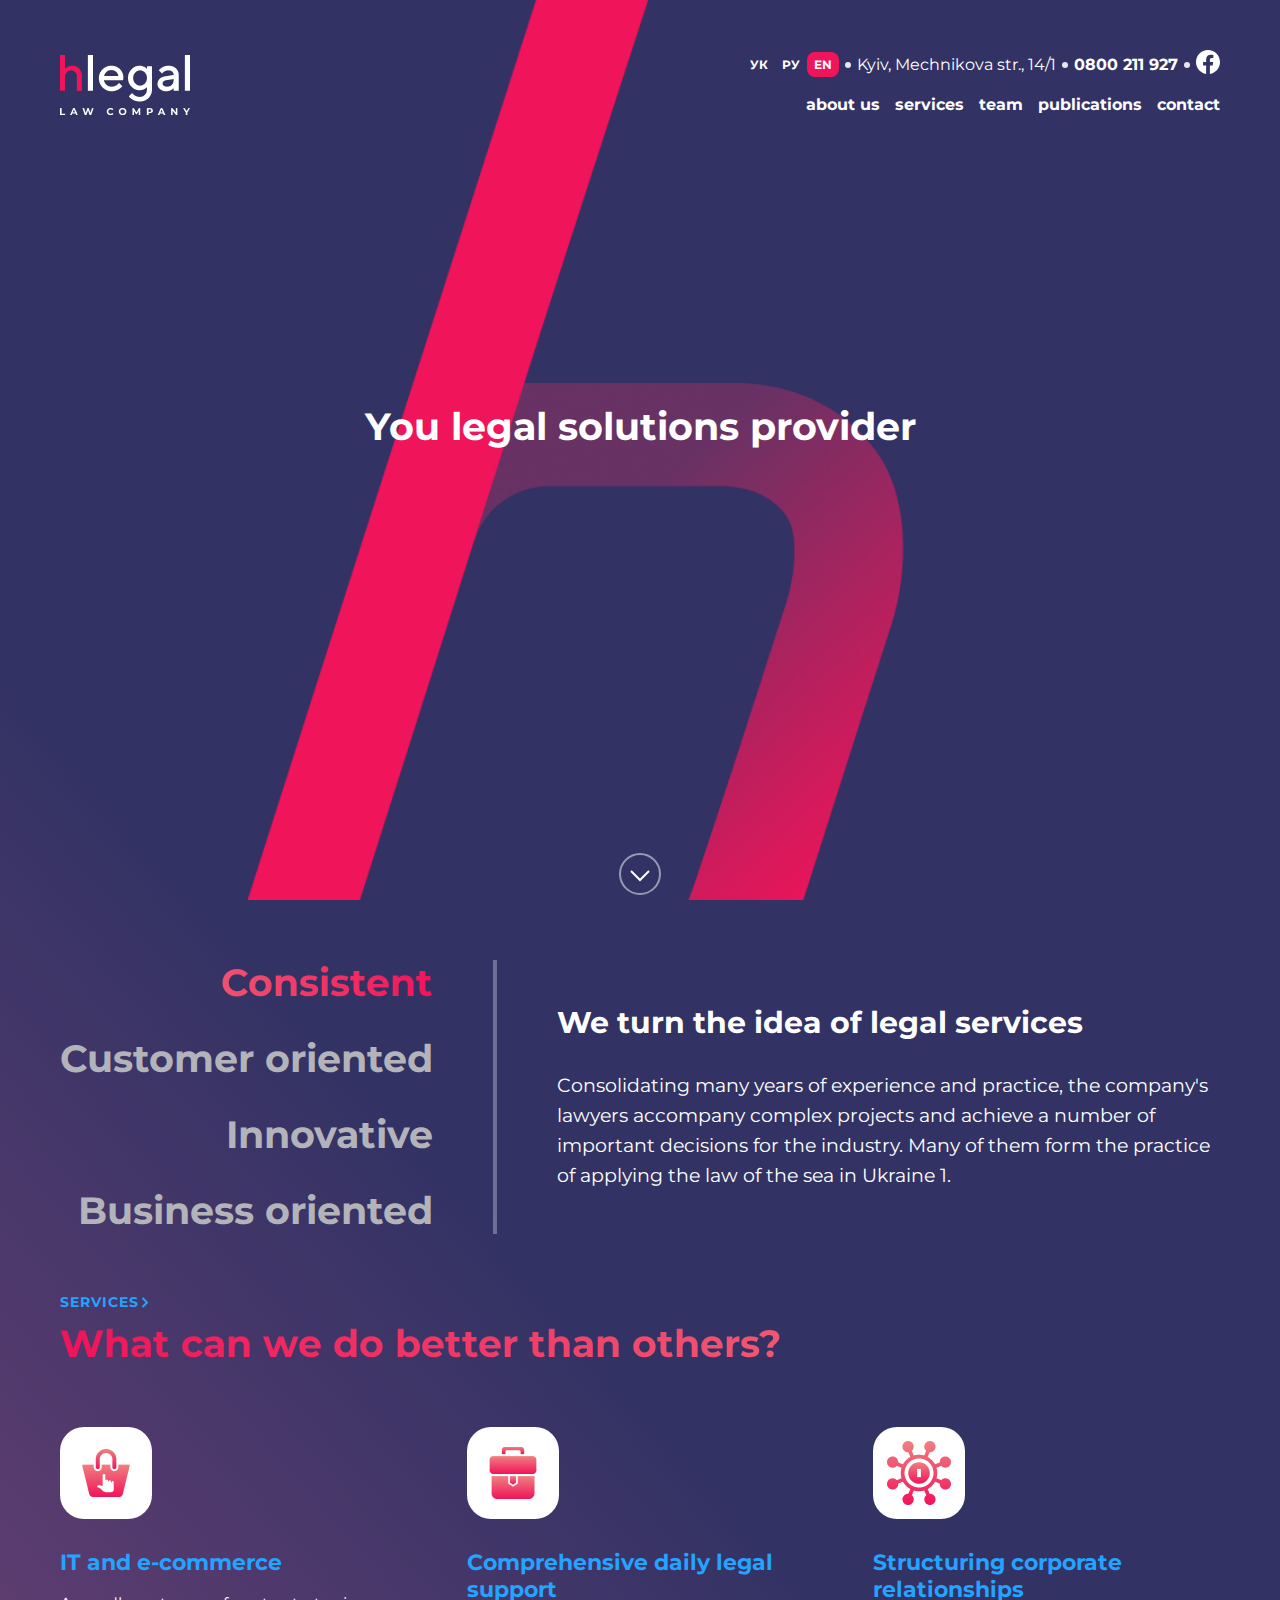
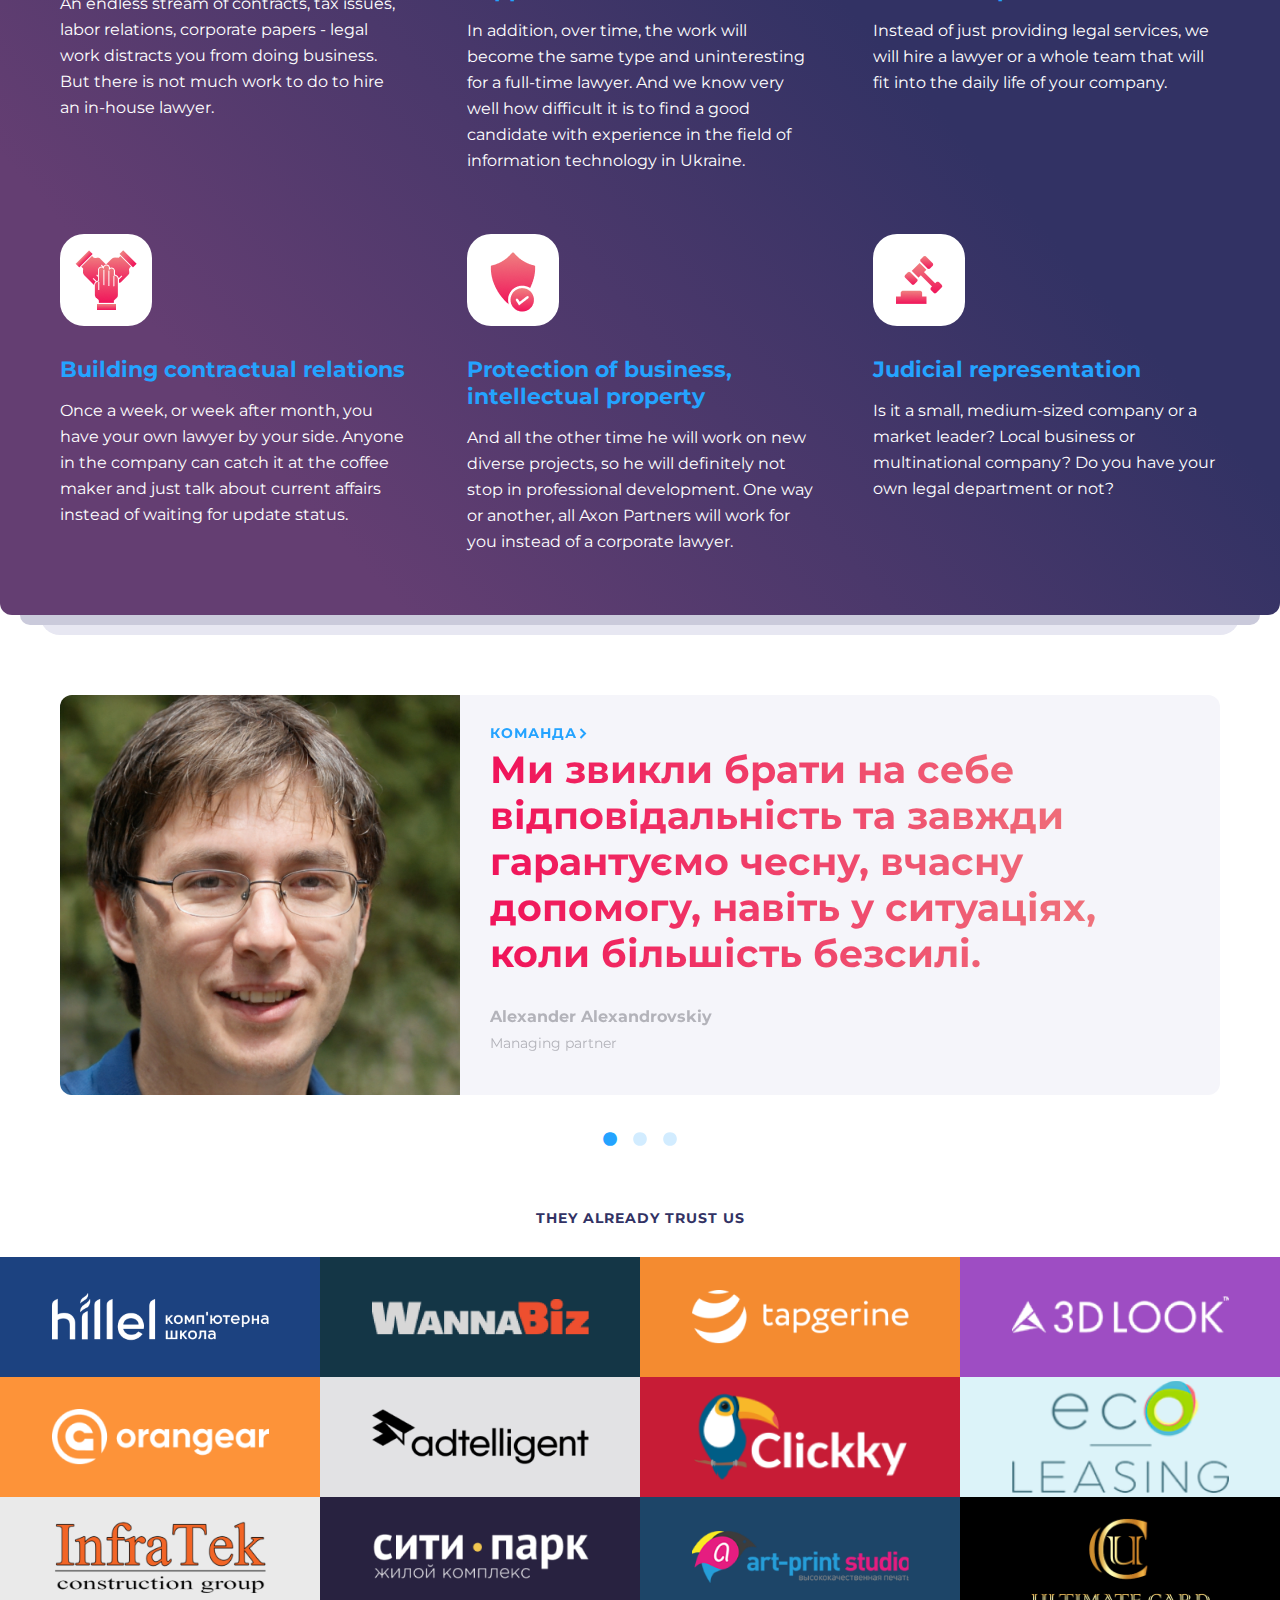
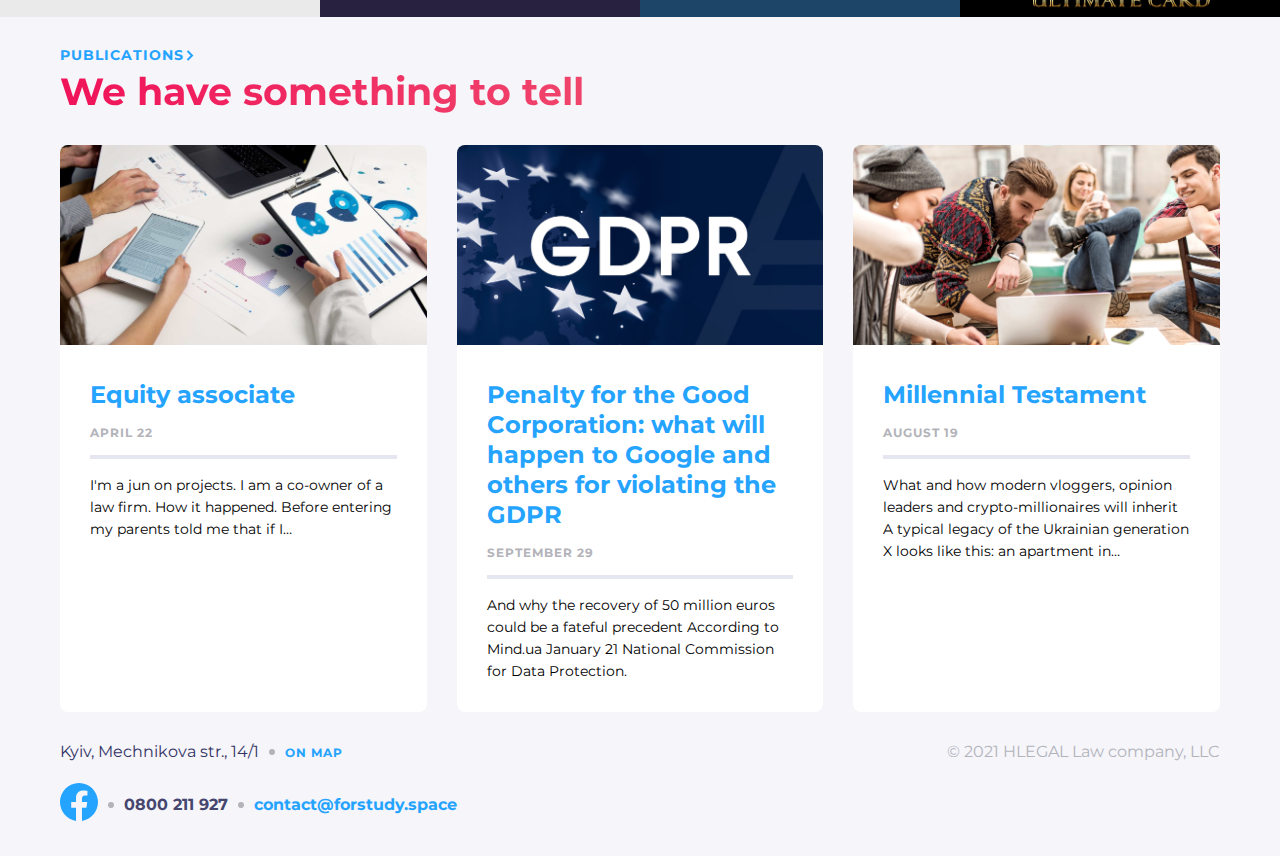
==== commit 5248812f: "start" ====
--- a/index.html
+++ b/index.html
@@ -284,7 +284,7 @@
                 </div>
             </div>
         </section>
-        <section class="brand_screen">
+        <section class="brand_screen ">
             <h2 class="brand_screen_title mb30">They already trust us</h2>
             <div class="brand_wrapper grid">
                 <div class="client_wrap hillel flex flex_wrap justify_content">
@@ -322,6 +322,64 @@
                 </div>
                 <div class="client_wrap ultimatecard flex flex_wrap justify_content">
                     <img src="./img/Clients/ultimatecard.png" alt="ultimatecard" class="client_img">
+                </div>
+            </div>
+        </section>
+        <section class="publication_section bg_gray">
+            <div class="container wide">
+                <a href="#" class="service_link flex items_center pt30" target="_blank">
+                    <p class="service_link_title">Publications</p><svg width="12" height="13" viewBox="0 0 12 13"
+                        fill="none" xmlns="http://www.w3.org/2000/svg">
+                        <path class="letter" d="M3.5 2L8 6.5L3.5 11" stroke="#24A3FF" stroke-width="2" />
+                    </svg>
+                </a>
+                <h2 class="service_card_title hero mt5 pb30">We have something to tell</h2>
+                <div class="public_wrapper grid">
+                    <div class="public_card card_equity">
+                        <div class="public_card_img">
+                            <img src="./img/public_img/Publication-1.jpg" alt="public" class="public_img">
+                        </div>
+                        <div class="public_link_title flex flex_col">
+                            <a href="#" class="public_link">
+                                <h2 class="public_title">Equity associate</h2>
+                            </a>
+                            <h3 class="public_date">April 22</h3>
+                            <p class="public_description">I'm a jun on projects. I am a co-owner of a law firm. How
+                                it
+                                happened. Before entering my parents told me that if I…</p>
+
+                        </div>
+                    </div>
+                    <div class="public_card card_penalty">
+                        <div class="public_card_img">
+                            <img src="./img/public_img/Publication-2.jpg" alt="public" class="public_img">
+                        </div>
+                        <div class="public_link_title flex flex_col">
+                            <a href="#" class="public_link">
+                                <h2 class="public_title">Penalty for the Good Corporation: what will happen to Google
+                                    and others for violating the GDPR</h2>
+                            </a>
+                            <h3 class="public_date">September 29</h3>
+                            <p class="public_description">And why the recovery of 50 million euros could be a fateful
+                                precedent According to Mind.ua January 21 National Commission for Data Protection.</p>
+
+                        </div>
+                    </div>
+                    <div class="public_card card_mil">
+                        <div class="public_card_img">
+                            <img src="./img/public_img/Publication-3.jpg" alt="public" class="public_img">
+                        </div>
+                        <div class="public_link_title flex flex_col">
+                            <a href="#" class="public_link">
+                                <h2 class="public_title">Millennial Testament</h2>
+                            </a>
+                            <h3 class="public_date">August 19</h3>
+                            <p class="public_description">What and how modern vloggers, opinion leaders and
+                                crypto-millionaires will inherit A typical legacy of the Ukrainian generation X looks
+                                like this: an apartment in…</p>
+
+                        </div>
+                    </div>
                 </div>
             </div>
         </section>
--- a/style/home_page.css
+++ b/style/home_page.css
@@ -316,3 +316,51 @@
 .ultimatecard {
   background: #000000;
 }
+
+/*****************Publication****************/
+
+.public_wrapper {
+  grid-template-columns: repeat(1, 1fr);
+  gap: 30px;
+}
+
+.public_card {
+  background: var(--white-color);
+  border-radius: 8px;
+}
+
+.public_img {
+  border-radius: 8px 8px 0px 0px;
+  height: 200px;
+  object-fit: cover;
+  width: 100%;
+}
+.public_link_title {
+  gap: 15px;
+  padding: 30px;
+}
+
+.public_date {
+  border-bottom: 4px solid var(--separation-color);
+  padding-bottom: 15px;
+}
+
+.public_title {
+  font-weight: 700;
+  color: var(--link-color);
+}
+
+.public_date {
+  font-weight: 700;
+  font-size: 12px;
+  line-height: 15px;
+  letter-spacing: 1px;
+  text-transform: uppercase;
+  color: var(--text-color);
+}
+
+.public_description {
+  font-size: 14px;
+  line-height: 22px;
+  color: #000000;
+}
--- a/style/main_style.css
+++ b/style/main_style.css
@@ -97,12 +97,24 @@
   margin-top: 10px;
 }
 
+.mt30 {
+  margin-top: 30px;
+}
+
+.pt30 {
+  padding-top: 30px;
+}
+
 .mt5 {
   margin-top: 5px;
 }
 
 .mb30 {
   margin-bottom: 30px;
+}
+
+.pb30 {
+  padding-bottom: 30px;
 }
 
 .pb15 {
--- a/style/media.css
+++ b/style/media.css
@@ -154,6 +154,19 @@
     overflow-y: initial;
   }
 
+  .public_wrapper {
+    grid-template-columns: repeat(2, 1fr);
+  }
+  .card_equity,
+  .card_penalty2 {
+    grid-column: span 1;
+  }
+
+  .card_mil {
+    grid-column: 1 / span 2;
+    grid-row: 2;
+  }
+
   .hero {
     font-size: 38px;
     line-height: 46px;
@@ -277,6 +290,17 @@
     grid-template-columns: repeat(4, 3fr);
   }
 
+  .public_wrapper {
+    grid-template-columns: repeat(3, 1fr);
+  }
+
+  .card_equity,
+  .card_penalty2,
+  .card_mil {
+    grid-column: span 1;
+    grid-row: auto;
+  }
+
   .wrapper_main {
     display: grid;
     grid-template-columns: repeat(2, 1fr);
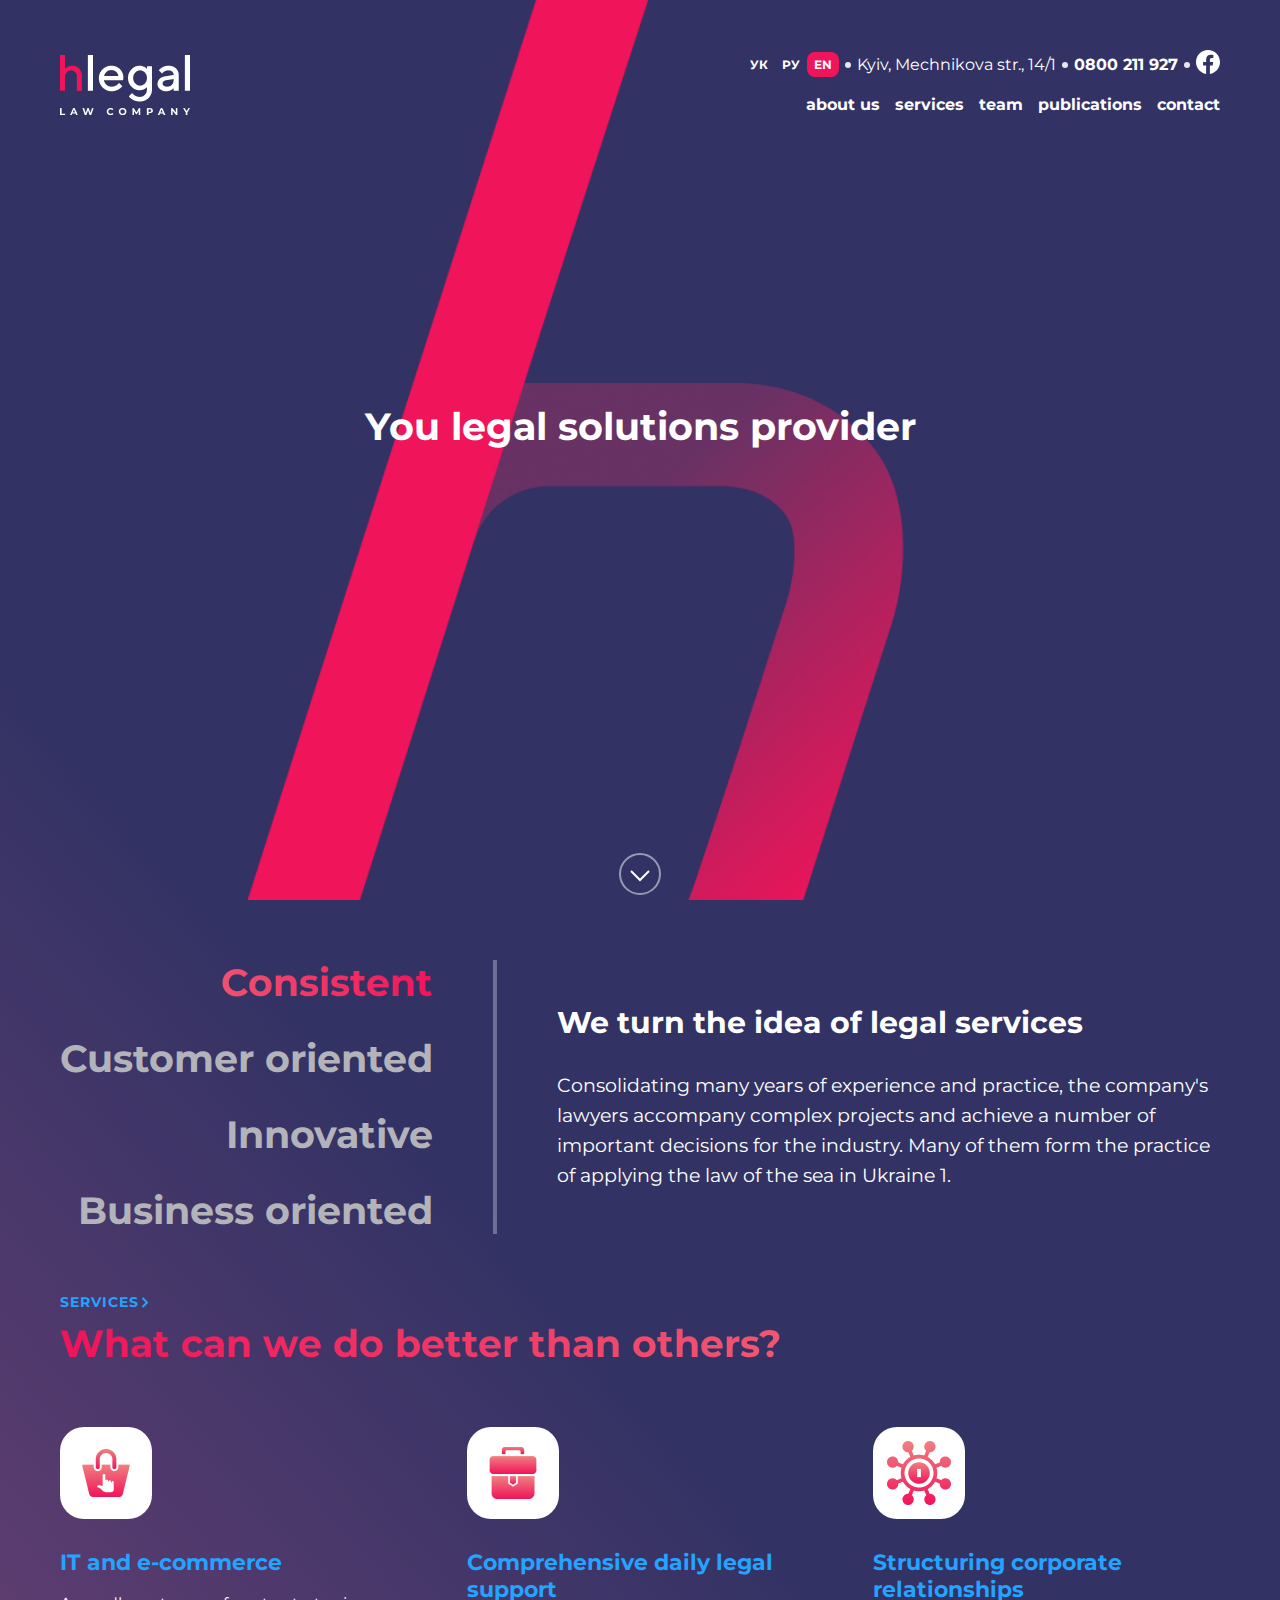
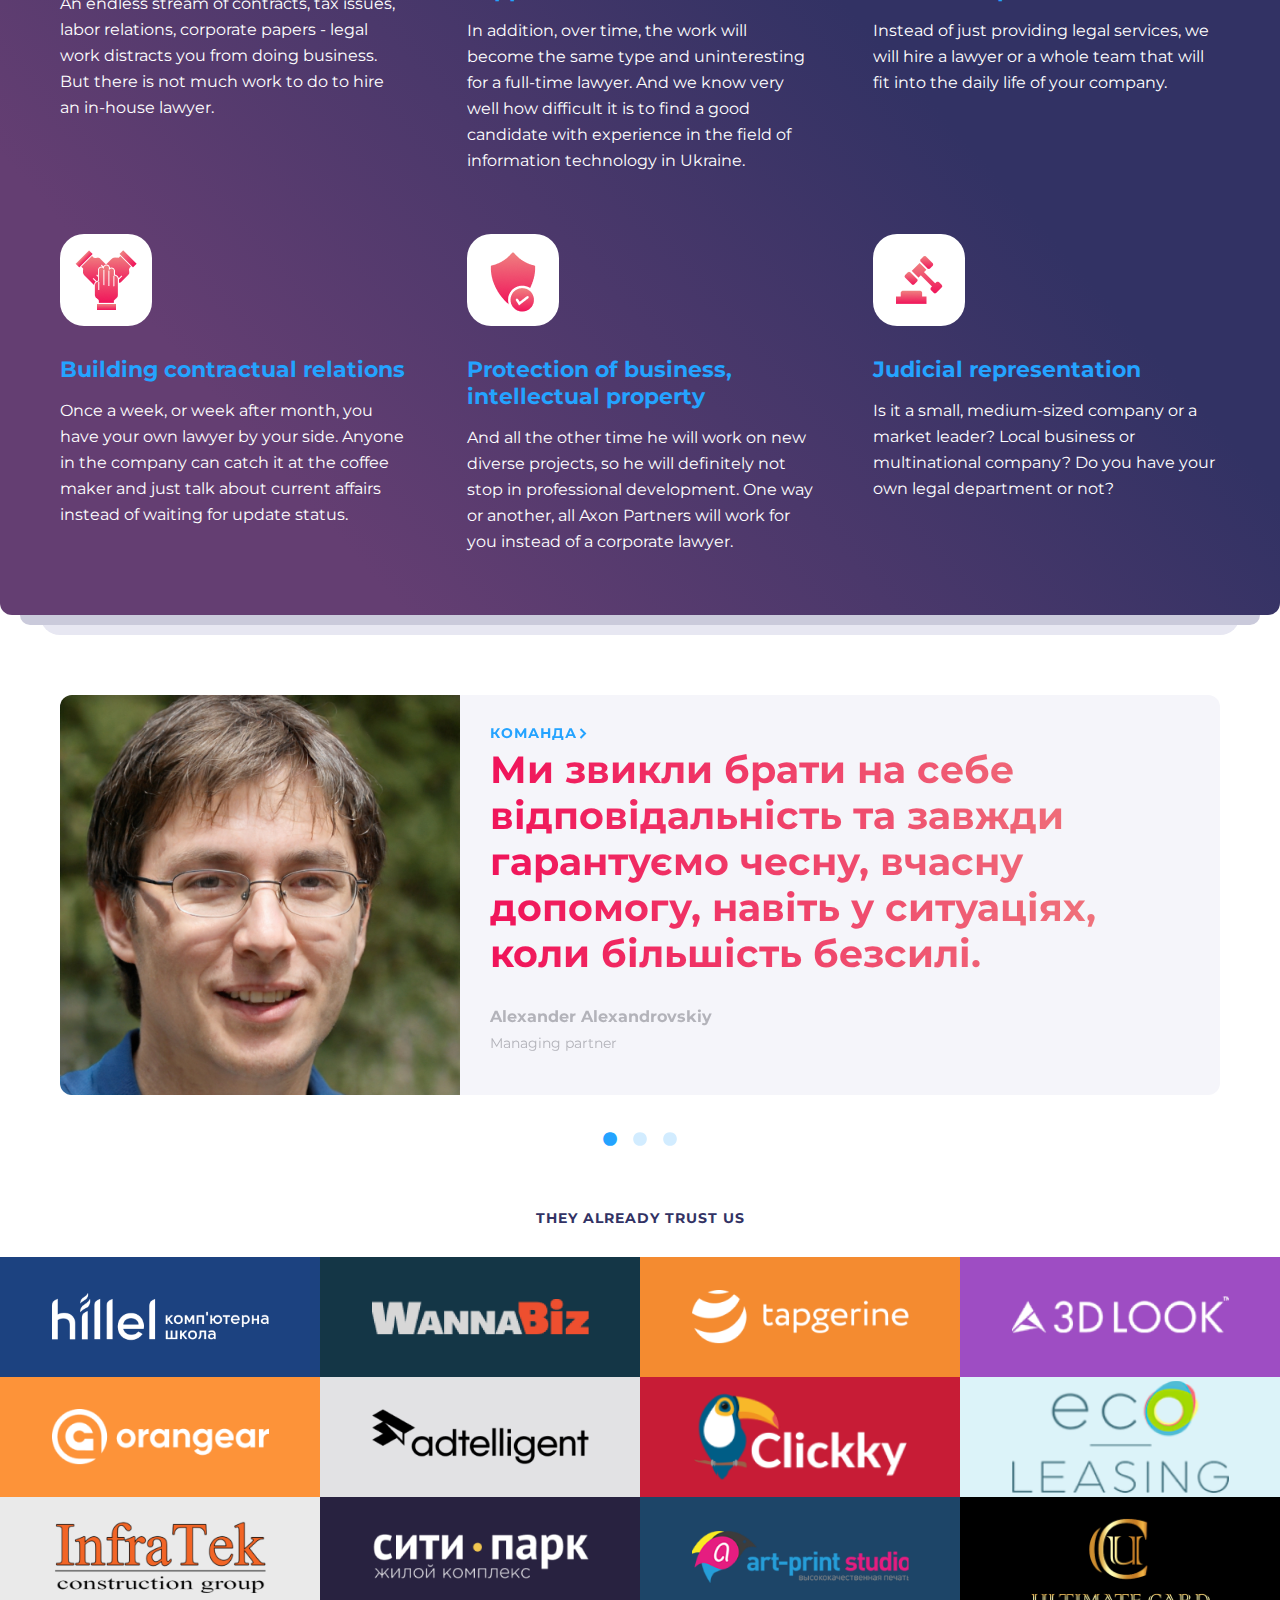
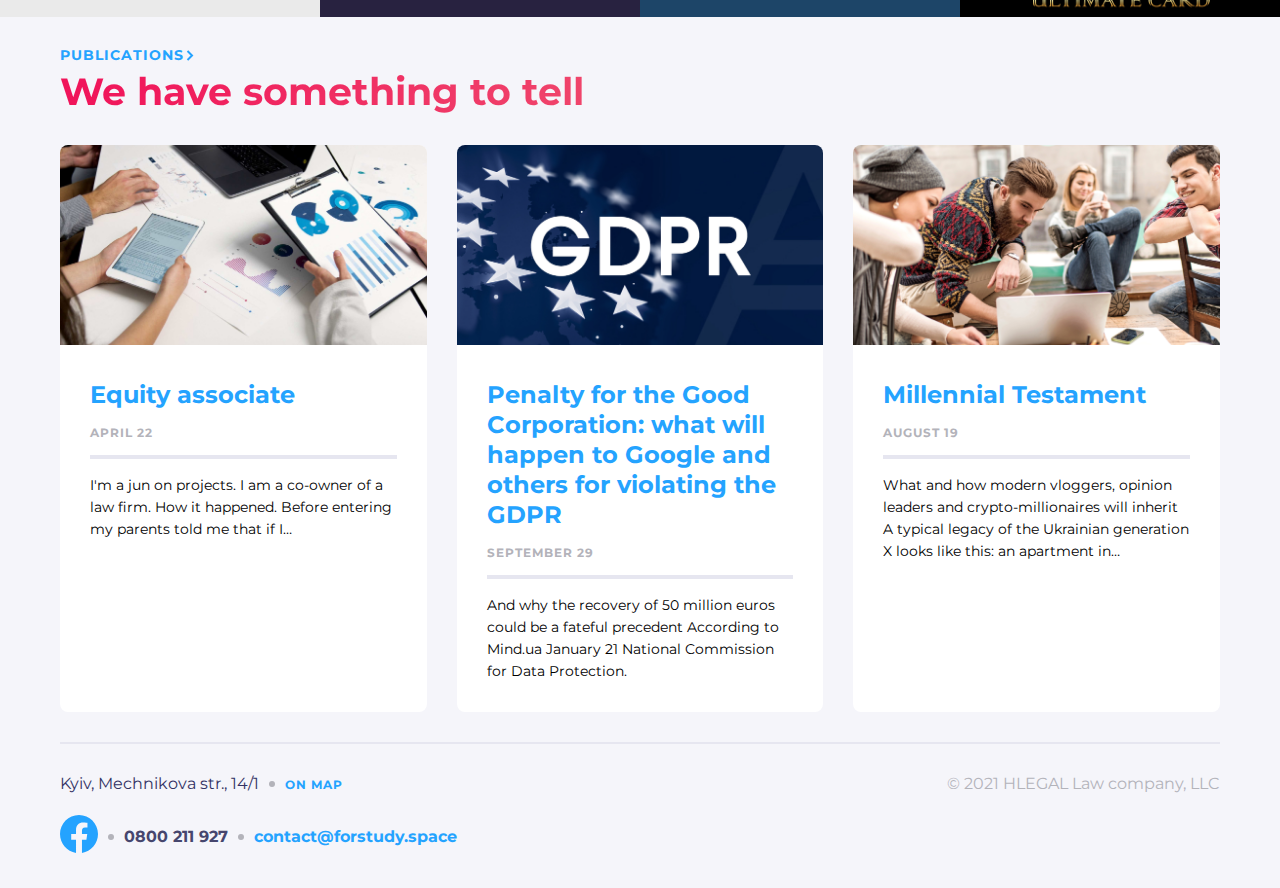
==== commit 135f3a28: "start" ====
--- a/index.html
+++ b/index.html
@@ -165,7 +165,9 @@
                             <img src="./img/service_icon/Ecommerce.png" alt="ecommerce" class="service_img">
                         </div>
                         <div class="service_description">
-                            <h4 class="service_title">IT and e-commerce</h4>
+                            <a href="#" class="service_title_link">
+                                <h4 class="service_title">IT and e-commerce</h4>
+                            </a>
                             <p class="service_card_desc">An endless stream of contracts, tax issues, labor relations,
                                 corporate papers - legal work distracts you from doing business. But there is not much
                                 work to do to hire an in-house lawyer.</p>
@@ -176,8 +178,10 @@
                             <img src="./img/service_icon/Support.png" alt="support" class="service_img">
                         </div>
                         <div class="service_description">
-                            <h4 class="service_title">Comprehensive daily
-                                legal support</h4>
+                            <a href="#" class="service_title_link">
+                                <h4 class="service_title">Comprehensive daily
+                                    legal support</h4>
+                            </a>
                             <p class="service_card_desc">In addition, over time, the work will become the same type and
                                 uninteresting for a full-time lawyer. And we know very well how difficult it is to find
                                 a good candidate with experience in the field of information technology in Ukraine.</p>
@@ -188,7 +192,9 @@
                             <img src="./img/service_icon/Coprorate.png" alt="corporate" class="service_img">
                         </div>
                         <div class="service_description">
-                            <h4 class="service_title">Structuring corporate relationships</h4>
+                            <a href="#" class="service_title_link">
+                                <h4 class="service_title">Structuring corporate relationships</h4>
+                            </a>
                             <p class="service_card_desc">Instead of just providing legal services, we will hire a lawyer
                                 or a whole team that will fit into the daily life of your company.</p>
                         </div>
@@ -198,7 +204,9 @@
                             <img src="./img/service_icon/Trust.png" alt="Trust" class="service_img">
                         </div>
                         <div class="service_description">
-                            <h4 class="service_title">Building contractual relations</h4>
+                            <a href="#" class="service_title_link">
+                                <h4 class="service_title">Building contractual relations</h4>
+                            </a>
                             <p class="service_card_desc">Once a week, or week after month, you have your own lawyer by
                                 your side. Anyone in the company can catch it at the coffee maker and just talk about
                                 current affairs instead of waiting for update status.</p>
@@ -209,7 +217,9 @@
                             <img src="./img/service_icon/Protection.png" alt="Protection" class="service_img">
                         </div>
                         <div class="service_description">
-                            <h4 class="service_title">Protection of business, intellectual property</h4>
+                            <a href="#" class="service_title_link">
+                                <h4 class="service_title">Protection of business, intellectual property</h4>
+                            </a>
                             <p class="service_card_desc">And all the other time he will work on new diverse projects, so
                                 he will definitely not stop in professional development. One way or another, all Axon
                                 Partners will work for you instead of a corporate lawyer.</p>
@@ -220,7 +230,9 @@
                             <img src="./img/service_icon/Court.png" alt="Court" class="service_img">
                         </div>
                         <div class="service_description">
-                            <h4 class="service_title">Judicial representation</h4>
+                            <a href="#" class="service_title_link">
+                                <h4 class="service_title">Judicial representation</h4>
+                            </a>
                             <p class="service_card_desc">Is it a small, medium-sized company or a market leader? Local
                                 business or multinational company? Do you have your own legal department or not?</p>
                         </div>
--- a/style/home_page.css
+++ b/style/home_page.css
@@ -1,5 +1,7 @@
 @import url(./header.css);
 @import url(./footer.css);
+@import url(./service_card.css);
+@import url(./brand_screen.css);
 
 body.invert .main_header {
   position: absolute;
@@ -134,7 +136,6 @@
 }
 
 /***********************************service_page************************/
-
 .service_link {
   font-weight: 700;
   font-size: 14px;
@@ -146,47 +147,6 @@
 
 .service_link:hover path.letter {
   stroke: var(--accent-color);
-}
-
-.service_card_title {
-  font-weight: 700;
-  font-size: 30px;
-  line-height: 37px;
-  background: linear-gradient(90.13deg, #f0145a 0.84%, #ef8080 99.96%);
-  -webkit-background-clip: text;
-  -webkit-text-fill-color: transparent;
-  background-clip: text;
-}
-
-.wrapper_service {
-  margin-top: var(--container-space);
-  margin-bottom: var(--container-space);
-}
-
-.wrap_service_img {
-  width: 92px;
-  height: 92px;
-  background: var(--white-color);
-  border-radius: 24px;
-}
-
-.service_title {
-  margin-top: 30px;
-  margin-bottom: 15px;
-  font-weight: 700;
-  font-size: 22px;
-  line-height: 27px;
-  color: var(--link-color);
-}
-
-.service_card_desc {
-  line-height: 26px;
-  color: var(--white-color);
-}
-
-.wrapper_service {
-  grid-template-columns: repeat(1, 1fr);
-  gap: var(--container-space);
 }
 
 /******************************slider************************/
@@ -243,85 +203,14 @@
 .slick-dotted.slick-slider {
   margin-bottom: 60px;
 }
-/*************************brand-screen**********************/
-
-.brand_screen_title {
-  text-align: center;
-  font-weight: 700;
-  font-size: 14px;
-  line-height: 17px;
-  letter-spacing: 1px;
-  text-transform: uppercase;
-}
-
-.brand_wrapper {
-  grid-template-columns: repeat(1, 1fr);
-  height: 720px;
-  overflow-y: scroll;
-}
-
-.client_img {
-  object-fit: contain;
-  width: 217px;
-}
-
-.client_wrap {
-  height: 120px;
-}
-
-.hillel {
-  background: #1c4280;
-}
-
-.wannabiz {
-  background: #143646;
-}
-
-.tapgerine {
-  background: linear-gradient(0deg, #f48b30, #f48b30), #f48b30;
-}
-
-.look {
-  background: #9e4dc3;
-}
-
-.orangear {
-  background: #fd9339;
-}
-
-.adtelligent {
-  background: #e2e2e4;
-}
-
-.clickky {
-  background: #c71c36;
-}
-
-.eco {
-  background: #dcf3f9;
-}
-
-.ingratek {
-  background: #eaeaea;
-}
-
-.city-par {
-  background: #282240;
-}
-
-.artprint {
-  background: #1d4568;
-}
-
-.ultimatecard {
-  background: #000000;
-}
 
 /*****************Publication****************/
 
 .public_wrapper {
   grid-template-columns: repeat(1, 1fr);
   gap: 30px;
+  border-bottom: 2px solid var(--separation-color);
+  padding-bottom: 30px;
 }
 
 .public_card {
@@ -350,6 +239,10 @@
   color: var(--link-color);
 }
 
+.public_title:hover {
+  color: var(--accent-color);
+}
+
 .public_date {
   font-weight: 700;
   font-size: 12px;
--- a/style/media.css
+++ b/style/media.css
@@ -353,4 +353,8 @@
   .ultimatecard {
     border-radius: 0px 0px 12px 0px;
   }
+
+  .publication_section {
+    margin-top: 60px;
+  }
 }
